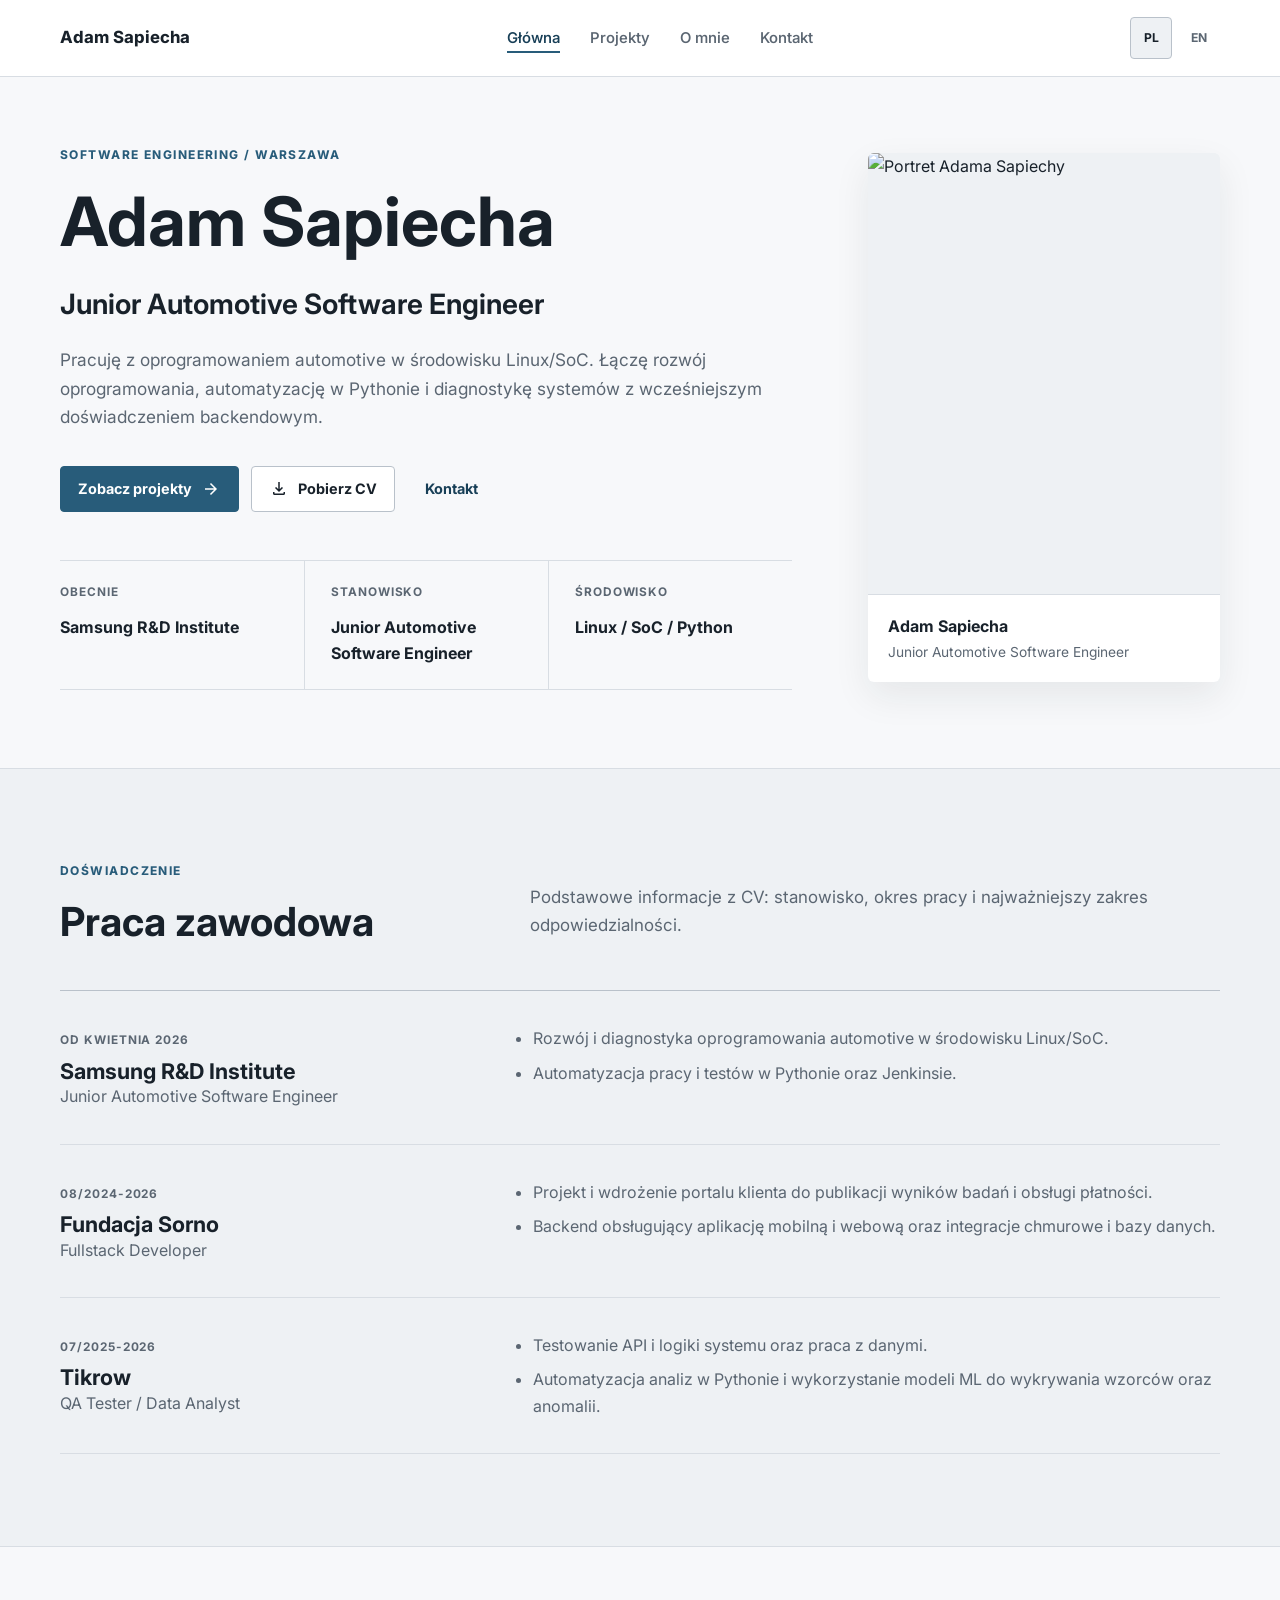
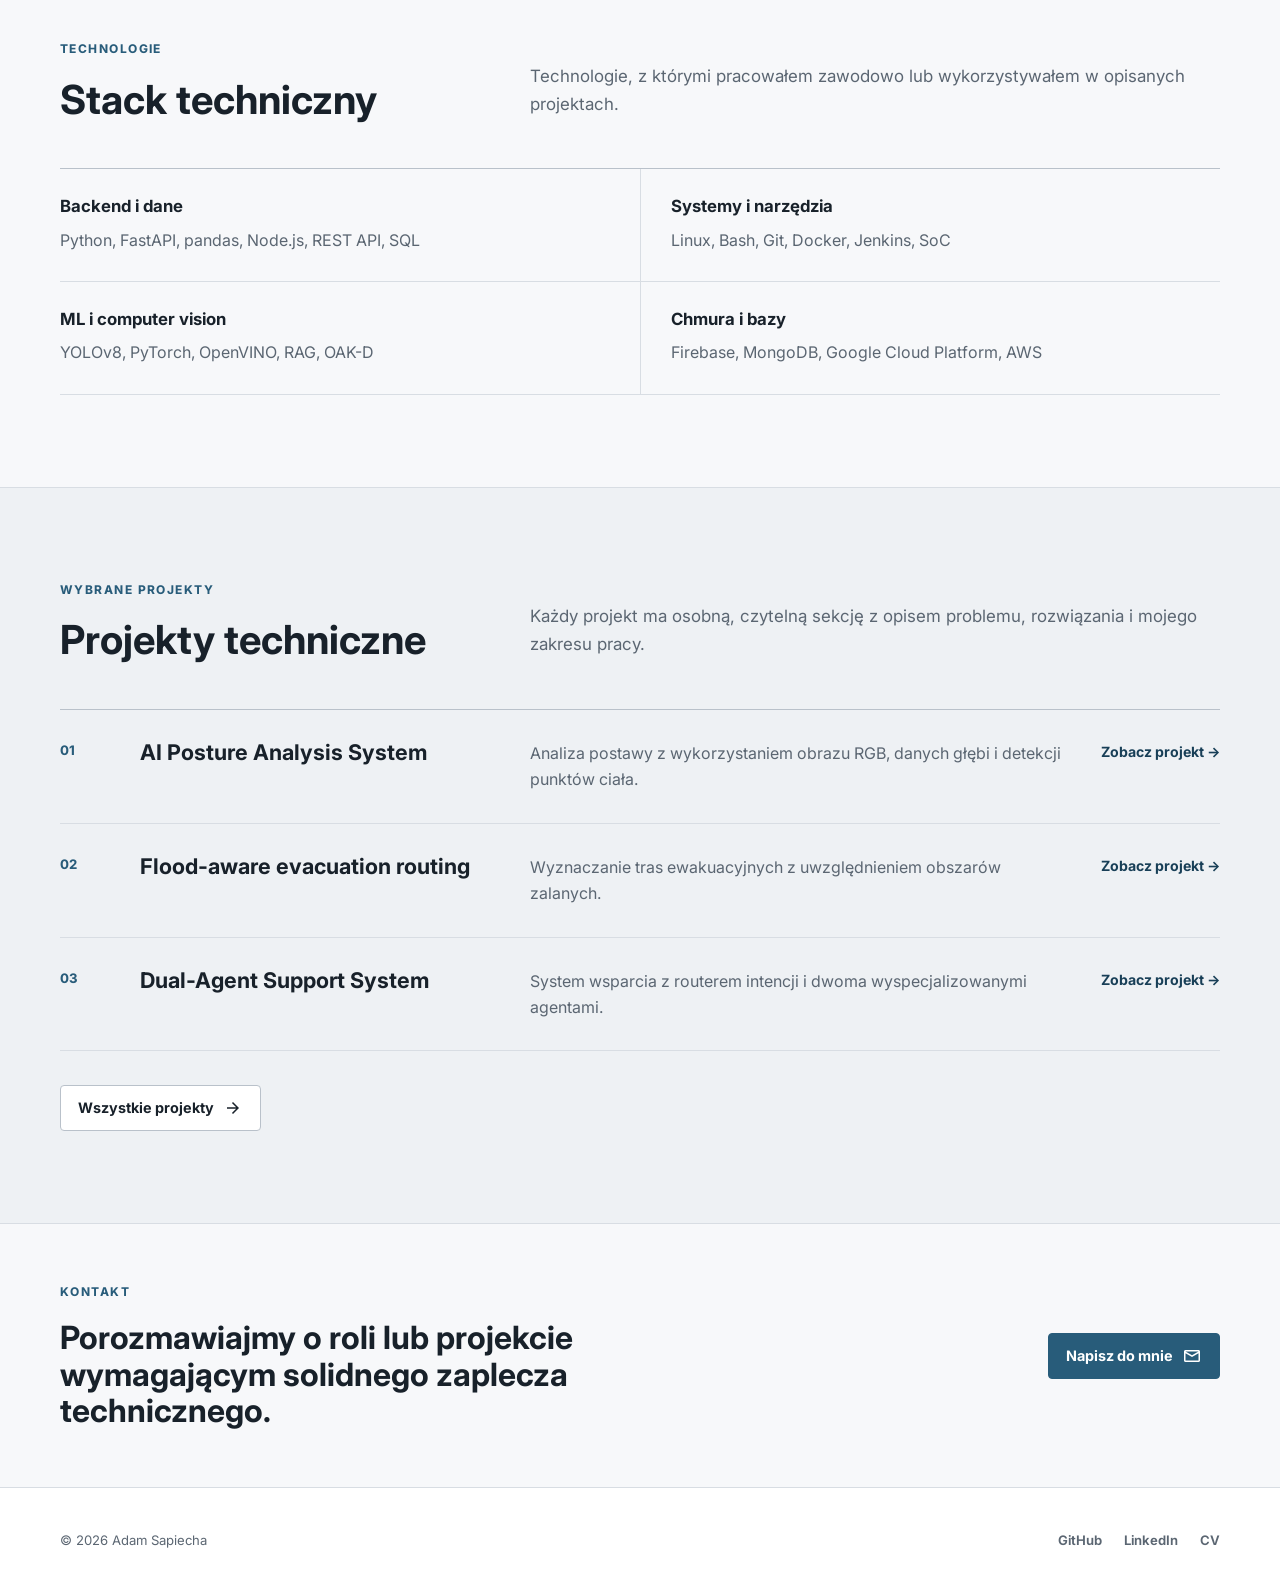
==== index.html @ b2852b00 "Refine plain portfolio content structure" ====
<!DOCTYPE html>
<html lang="pl">
<head>
  <meta charset="utf-8" />
  <meta name="viewport" content="width=device-width, initial-scale=1.0" />
  <title>Adam Sapiecha - Junior Automotive Software Engineer</title>
  <meta name="description" content="Portfolio Adama Sapiechy, Junior Automotive Software Engineera pracującego z Linuxem, SoC, Pythonem i systemami backendowymi." />
  <link rel="canonical" href="https://adam-sapiecha.github.io/Portfolio-AdamSapiecha/" />
  <link rel="icon" href="favicon.svg" type="image/svg+xml" />
  <meta property="og:type" content="profile" />
  <meta property="og:locale" content="pl_PL" />
  <meta property="og:title" content="Adam Sapiecha - Junior Automotive Software Engineer" />
  <meta property="og:description" content="Portfolio Adama Sapiechy: automotive, Linux, SoC, Python i backend." />
  <meta property="og:url" content="https://adam-sapiecha.github.io/Portfolio-AdamSapiecha/" />
  <meta property="og:image" content="https://adam-sapiecha.github.io/Portfolio-AdamSapiecha/assets/Adam%20Sapiecha%20(1).jpg" />
  <meta name="twitter:card" content="summary_large_image" />
  <meta name="twitter:title" content="Adam Sapiecha - Junior Automotive Software Engineer" />
  <meta name="twitter:description" content="Portfolio Adama Sapiechy: automotive, Linux, SoC, Python i backend." />
  <meta name="twitter:image" content="https://adam-sapiecha.github.io/Portfolio-AdamSapiecha/assets/Adam%20Sapiecha%20(1).jpg" />
  <link rel="preconnect" href="https://fonts.googleapis.com" />
  <link rel="preconnect" href="https://fonts.gstatic.com" crossorigin />
  <link href="https://fonts.googleapis.com/css2?family=Inter:wght@400;500;600;700&amp;display=swap" rel="stylesheet" />
  <link href="https://fonts.googleapis.com/css2?family=Material+Symbols+Outlined:wght,FILL@100..700,0..1&amp;display=swap" rel="stylesheet" />
  <link rel="stylesheet" href="style.css" />
  <script type="application/ld+json">
    {
      "@context": "https://schema.org",
      "@type": "Person",
      "name": "Adam Sapiecha",
      "jobTitle": "Junior Automotive Software Engineer",
      "url": "https://adam-sapiecha.github.io/Portfolio-AdamSapiecha/",
      "image": "https://adam-sapiecha.github.io/Portfolio-AdamSapiecha/assets/Adam%20Sapiecha%20(1).jpg",
      "email": "mailto:adam.sapiecha05@gmail.com",
      "telephone": "+48507593289",
      "address": { "@type": "PostalAddress", "addressLocality": "Warszawa", "addressCountry": "PL" },
      "sameAs": ["https://github.com/Adam-Sapiecha", "https://www.linkedin.com/in/adam-sapiecha-686057314/"],
      "knowsAbout": ["Python", "Linux", "Embedded Linux", "SoC", "Jenkins", "FastAPI", "Backend development", "Data analysis"]
    }
  </script>
</head>
<body data-page="home" data-title-pl="Adam Sapiecha - Junior Automotive Software Engineer" data-title-en="Adam Sapiecha - Junior Automotive Software Engineer" data-description-pl="Portfolio Adama Sapiechy, Junior Automotive Software Engineera pracującego z Linuxem, SoC, Pythonem i systemami backendowymi." data-description-en="Portfolio of Adam Sapiecha, a Junior Automotive Software Engineer working with Linux, SoC platforms, Python, and backend systems.">
  <a class="skip-link" href="#main-content" data-pl="Przejdź do treści" data-en="Skip to content">Przejdź do treści</a>

  <header class="site-header">
    <nav class="nav-inner" aria-label="Główna nawigacja" data-aria-label-pl="Główna nawigacja" data-aria-label-en="Main navigation">
      <a class="nav-brand" href="index.html" aria-label="Adam Sapiecha">Adam Sapiecha</a>
      <div class="desktop-nav">
        <a data-nav="home" href="index.html" data-pl="Główna" data-en="Home">Główna</a>
        <a data-nav="projects" href="projects.html" data-pl="Projekty" data-en="Projects">Projekty</a>
        <a data-nav="about" href="about.html" data-pl="O mnie" data-en="About">O mnie</a>
        <a data-nav="contact" href="contact.html" data-pl="Kontakt" data-en="Contact">Kontakt</a>
      </div>
      <div class="nav-actions">
        <button class="lang-btn" data-lang="pl" type="button">PL</button>
        <button class="lang-btn" data-lang="en" type="button">EN</button>
        <button class="menu-toggle material-symbols-outlined" data-menu-toggle type="button" aria-controls="mobile-navigation" aria-expanded="false" aria-label="Otwórz menu" data-label-open-pl="Otwórz menu" data-label-open-en="Open menu" data-label-close-pl="Zamknij menu" data-label-close-en="Close menu">menu</button>
      </div>
    </nav>
    <div id="mobile-navigation" class="mobile-nav-panel hidden" data-mobile-nav>
      <div class="mobile-nav-links">
        <a data-nav="home" href="index.html" data-pl="Główna" data-en="Home">Główna</a>
        <a data-nav="projects" href="projects.html" data-pl="Projekty" data-en="Projects">Projekty</a>
        <a data-nav="about" href="about.html" data-pl="O mnie" data-en="About">O mnie</a>
        <a data-nav="contact" href="contact.html" data-pl="Kontakt" data-en="Contact">Kontakt</a>
      </div>
    </div>
  </header>

  <main id="main-content">
    <div class="page-shell">
      <section class="hero">
        <div class="hero-copy">
          <p class="eyebrow" data-pl="Software engineering / Warszawa" data-en="Software engineering / Warsaw">Software engineering / Warszawa</p>
          <h1>Adam Sapiecha</h1>
          <p class="hero-role">Junior Automotive Software Engineer</p>
          <p class="hero-description" data-pl="Pracuję z oprogramowaniem automotive w środowisku Linux/SoC. Łączę rozwój oprogramowania, automatyzację w Pythonie i diagnostykę systemów z wcześniejszym doświadczeniem backendowym." data-en="I work on automotive software in Linux/SoC environments. I combine software development, Python automation, and system diagnostics with previous backend experience.">Pracuję z oprogramowaniem automotive w środowisku Linux/SoC. Łączę rozwój oprogramowania, automatyzację w Pythonie i diagnostykę systemów z wcześniejszym doświadczeniem backendowym.</p>
          <div class="button-row">
            <a class="button" href="projects.html"><span data-pl="Zobacz projekty" data-en="View projects">Zobacz projekty</span><span class="material-symbols-outlined" aria-hidden="true">arrow_forward</span></a>
            <a class="button button--secondary" href="assets/Adam_Sapiecha_CV.pdf" download="Adam_Sapiecha_CV.pdf" target="_blank" rel="noreferrer"><span class="material-symbols-outlined" aria-hidden="true">download</span><span data-pl="Pobierz CV" data-en="Download CV">Pobierz CV</span></a>
            <a class="button button--text" href="contact.html" data-pl="Kontakt" data-en="Contact">Kontakt</a>
          </div>
          <div class="fact-grid">
            <div class="fact"><p class="fact-label" data-pl="Obecnie" data-en="Current">Obecnie</p><p class="fact-value">Samsung R&amp;D Institute</p></div>
            <div class="fact"><p class="fact-label" data-pl="Stanowisko" data-en="Role">Stanowisko</p><p class="fact-value">Junior Automotive Software Engineer</p></div>
            <div class="fact"><p class="fact-label" data-pl="Środowisko" data-en="Environment">Środowisko</p><p class="fact-value">Linux / SoC / Python</p></div>
          </div>
        </div>
        <figure class="hero-photo">
          <img src="assets/Adam Sapiecha (1).jpg" width="1068" height="1556" loading="eager" fetchpriority="high" decoding="async" alt="Portret Adama Sapiechy" data-alt-pl="Portret Adama Sapiechy" data-alt-en="Portrait of Adam Sapiecha" />
          <figcaption><strong>Adam Sapiecha</strong><span>Junior Automotive Software Engineer</span></figcaption>
        </figure>
      </section>
    </div>

    <section class="section section--muted" aria-labelledby="experience-heading">
      <div class="page-shell">
        <div class="section-header">
          <div><p class="eyebrow" data-pl="Doświadczenie" data-en="Experience">Doświadczenie</p><h2 id="experience-heading" data-pl="Praca zawodowa" data-en="Professional experience">Praca zawodowa</h2></div>
          <p data-pl="Podstawowe informacje z CV: stanowisko, okres pracy i najważniejszy zakres odpowiedzialności." data-en="Core information from my resume: role, employment period, and key responsibilities.">Podstawowe informacje z CV: stanowisko, okres pracy i najważniejszy zakres odpowiedzialności.</p>
        </div>
        <div class="experience-list">
          <article class="experience-item">
            <div><span class="meta" data-pl="od kwietnia 2026" data-en="since April 2026">od kwietnia 2026</span><h3>Samsung R&amp;D Institute</h3><p>Junior Automotive Software Engineer</p></div>
            <div><ul class="role-points"><li data-pl="Rozwój i diagnostyka oprogramowania automotive w środowisku Linux/SoC." data-en="Development and diagnostics of automotive software in Linux/SoC environments.">Rozwój i diagnostyka oprogramowania automotive w środowisku Linux/SoC.</li><li data-pl="Automatyzacja pracy i testów w Pythonie oraz Jenkinsie." data-en="Workflow and test automation with Python and Jenkins.">Automatyzacja pracy i testów w Pythonie oraz Jenkinsie.</li></ul></div>
          </article>
          <article class="experience-item">
            <div><span class="meta">08/2024-2026</span><h3>Fundacja Sorno</h3><p>Fullstack Developer</p></div>
            <div><ul class="role-points"><li data-pl="Projekt i wdrożenie portalu klienta do publikacji wyników badań i obsługi płatności." data-en="Design and delivery of a client portal for publishing medical results and handling payments.">Projekt i wdrożenie portalu klienta do publikacji wyników badań i obsługi płatności.</li><li data-pl="Backend obsługujący aplikację mobilną i webową oraz integracje chmurowe i bazy danych." data-en="Backend supporting the mobile and web applications, cloud integrations, and databases.">Backend obsługujący aplikację mobilną i webową oraz integracje chmurowe i bazy danych.</li></ul></div>
          </article>
          <article class="experience-item">
            <div><span class="meta">07/2025-2026</span><h3>Tikrow</h3><p>QA Tester / Data Analyst</p></div>
            <div><ul class="role-points"><li data-pl="Testowanie API i logiki systemu oraz praca z danymi." data-en="API and system logic testing combined with data work.">Testowanie API i logiki systemu oraz praca z danymi.</li><li data-pl="Automatyzacja analiz w Pythonie i wykorzystanie modeli ML do wykrywania wzorców oraz anomalii." data-en="Python analysis automation and the use of ML models to detect patterns and anomalies.">Automatyzacja analiz w Pythonie i wykorzystanie modeli ML do wykrywania wzorców oraz anomalii.</li></ul></div>
          </article>
        </div>
      </div>
    </section>

    <section class="section" aria-labelledby="stack-heading">
      <div class="page-shell">
        <div class="section-header">
          <div><p class="eyebrow" data-pl="Technologie" data-en="Technologies">Technologie</p><h2 id="stack-heading" data-pl="Stack techniczny" data-en="Technical stack">Stack techniczny</h2></div>
          <p data-pl="Technologie, z którymi pracowałem zawodowo lub wykorzystywałem w opisanych projektach." data-en="Technologies I have used professionally or in the projects presented here.">Technologie, z którymi pracowałem zawodowo lub wykorzystywałem w opisanych projektach.</p>
        </div>
        <div class="stack-grid">
          <section class="stack-group"><h3 data-pl="Backend i dane" data-en="Backend and data">Backend i dane</h3><p>Python, FastAPI, pandas, Node.js, REST API, SQL</p></section>
          <section class="stack-group"><h3 data-pl="Systemy i narzędzia" data-en="Systems and tools">Systemy i narzędzia</h3><p>Linux, Bash, Git, Docker, Jenkins, SoC</p></section>
          <section class="stack-group"><h3 data-pl="ML i computer vision" data-en="ML and computer vision">ML i computer vision</h3><p>YOLOv8, PyTorch, OpenVINO, RAG, OAK-D</p></section>
          <section class="stack-group"><h3 data-pl="Chmura i bazy" data-en="Cloud and databases">Chmura i bazy</h3><p>Firebase, MongoDB, Google Cloud Platform, AWS</p></section>
        </div>
      </div>
    </section>

    <section class="section section--muted" aria-labelledby="projects-heading">
      <div class="page-shell">
        <div class="section-header">
          <div><p class="eyebrow" data-pl="Wybrane projekty" data-en="Selected projects">Wybrane projekty</p><h2 id="projects-heading" data-pl="Projekty techniczne" data-en="Technical projects">Projekty techniczne</h2></div>
          <p data-pl="Każdy projekt ma osobną, czytelną sekcję z opisem problemu, rozwiązania i mojego zakresu pracy." data-en="Each project has a dedicated section describing the problem, solution, and my scope of work.">Każdy projekt ma osobną, czytelną sekcję z opisem problemu, rozwiązania i mojego zakresu pracy.</p>
        </div>
        <div class="project-list">
          <a class="project-row" href="projects.html#backscan"><span class="project-number">01</span><h3>AI Posture Analysis System</h3><p data-pl="Analiza postawy z wykorzystaniem obrazu RGB, danych głębi i detekcji punktów ciała." data-en="Posture analysis using RGB imagery, depth data, and body keypoint detection.">Analiza postawy z wykorzystaniem obrazu RGB, danych głębi i detekcji punktów ciała.</p><span class="project-link-label" data-pl="Zobacz projekt →" data-en="View project →">Zobacz projekt →</span></a>
          <a class="project-row" href="projects.html#flood-routing"><span class="project-number">02</span><h3>Flood-aware evacuation routing</h3><p data-pl="Wyznaczanie tras ewakuacyjnych z uwzględnieniem obszarów zalanych." data-en="Evacuation route planning that accounts for flooded areas.">Wyznaczanie tras ewakuacyjnych z uwzględnieniem obszarów zalanych.</p><span class="project-link-label" data-pl="Zobacz projekt →" data-en="View project →">Zobacz projekt →</span></a>
          <a class="project-row" href="projects.html#dual-agent"><span class="project-number">03</span><h3>Dual-Agent Support System</h3><p data-pl="System wsparcia z routerem intencji i dwoma wyspecjalizowanymi agentami." data-en="A support system with an intent router and two specialized agents.">System wsparcia z routerem intencji i dwoma wyspecjalizowanymi agentami.</p><span class="project-link-label" data-pl="Zobacz projekt →" data-en="View project →">Zobacz projekt →</span></a>
        </div>
        <div class="button-row"><a class="button button--secondary" href="projects.html"><span data-pl="Wszystkie projekty" data-en="All projects">Wszystkie projekty</span><span class="material-symbols-outlined" aria-hidden="true">arrow_forward</span></a></div>
      </div>
    </section>

    <section>
      <div class="page-shell cta-row">
        <div><p class="eyebrow" data-pl="Kontakt" data-en="Contact">Kontakt</p><h2 data-pl="Porozmawiajmy o roli lub projekcie wymagającym solidnego zaplecza technicznego." data-en="Let's discuss a role or project that requires solid technical foundations.">Porozmawiajmy o roli lub projekcie wymagającym solidnego zaplecza technicznego.</h2></div>
        <a class="button" href="contact.html"><span data-pl="Napisz do mnie" data-en="Contact me">Napisz do mnie</span><span class="material-symbols-outlined" aria-hidden="true">mail</span></a>
      </div>
    </section>
  </main>

  <footer class="site-footer">
    <div class="page-shell footer-inner">
      <p>© 2026 Adam Sapiecha</p>
      <div class="footer-links"><a href="https://github.com/Adam-Sapiecha" target="_blank" rel="noreferrer">GitHub</a><a href="https://www.linkedin.com/in/adam-sapiecha-686057314/" target="_blank" rel="noreferrer">LinkedIn</a><a href="assets/Adam_Sapiecha_CV.pdf" download="Adam_Sapiecha_CV.pdf" target="_blank" rel="noreferrer">CV</a></div>
    </div>
  </footer>

  <script src="script.js"></script>
</body>
</html>
---- style.css ----
:root {
  --background: #f7f8fa;
  --surface: #ffffff;
  --surface-muted: #eef1f4;
  --text: #18212a;
  --muted: #5b6672;
  --line: #d8dde3;
  --line-strong: #b9c1ca;
  --accent: #285c7a;
  --accent-dark: #183f57;
  --accent-soft: #e5eef3;
  --max-width: 1160px;
  --reading-width: 720px;
  --radius: 6px;
  --shadow: 0 14px 36px rgba(24, 33, 42, 0.08);
}

* {
  box-sizing: border-box;
}

html {
  scroll-behavior: smooth;
  scroll-padding-top: 92px;
}

body {
  margin: 0;
  background: var(--background);
  color: var(--text);
  font-family: "Inter", Arial, sans-serif;
  font-size: 16px;
  line-height: 1.65;
  -webkit-font-smoothing: antialiased;
}

body.menu-open {
  overflow: hidden;
}

button,
a {
  font: inherit;
}

a {
  color: inherit;
}

button {
  color: inherit;
}

img {
  display: block;
  max-width: 100%;
}

h1,
h2,
h3,
p,
figure,
ul {
  margin-top: 0;
}

figure {
  margin-right: 0;
  margin-bottom: 0;
  margin-left: 0;
}

h1,
h2,
h3 {
  margin-bottom: 0;
  font-weight: 700;
  line-height: 1.14;
  letter-spacing: 0;
}

h1 {
  font-size: 4.25rem;
}

h2 {
  font-size: 2.5rem;
}

h3 {
  font-size: 1.35rem;
}

p:last-child {
  margin-bottom: 0;
}

::selection {
  background: #c9dce7;
  color: var(--text);
}

:focus-visible {
  outline: 3px solid rgba(40, 92, 122, 0.32);
  outline-offset: 3px;
}

.hidden {
  display: none !important;
}

.skip-link {
  position: fixed;
  top: 12px;
  left: 12px;
  z-index: 100;
  transform: translateY(-180%);
  border-radius: var(--radius);
  background: var(--text);
  color: #fff;
  padding: 10px 14px;
  text-decoration: none;
}

.skip-link:focus {
  transform: translateY(0);
}

.site-header {
  position: sticky;
  top: 0;
  z-index: 50;
  border-bottom: 1px solid var(--line);
  background: rgba(255, 255, 255, 0.96);
}

.nav-inner {
  display: flex;
  align-items: center;
  justify-content: space-between;
  width: min(calc(100% - 48px), var(--max-width));
  min-height: 76px;
  margin: 0 auto;
}

.nav-brand {
  color: var(--text);
  font-size: 1.05rem;
  font-weight: 750;
  text-decoration: none;
}

.desktop-nav {
  display: flex;
  align-items: center;
  gap: 30px;
}

.desktop-nav a,
[data-mobile-nav] a {
  color: var(--muted);
  font-size: 0.93rem;
  font-weight: 550;
  text-decoration: none;
}

.desktop-nav a:hover,
[data-mobile-nav] a:hover,
.desktop-nav a.is-active,
[data-mobile-nav] a.is-active {
  color: var(--accent-dark);
}

.desktop-nav a.is-active {
  text-decoration: underline;
  text-decoration-color: var(--accent);
  text-decoration-thickness: 2px;
  text-underline-offset: 8px;
}

.nav-actions {
  display: flex;
  align-items: center;
  gap: 6px;
}

.lang-btn,
.menu-toggle {
  min-width: 42px;
  min-height: 42px;
  border: 1px solid transparent;
  border-radius: 4px;
  background: transparent;
  cursor: pointer;
}

.lang-btn {
  color: var(--muted);
  font-size: 0.76rem;
  font-weight: 700;
}

.lang-btn:hover,
.lang-btn.is-selected {
  border-color: var(--line-strong);
  background: var(--surface-muted);
  color: var(--text);
}

.menu-toggle {
  display: none;
  align-items: center;
  justify-content: center;
  color: var(--text);
}

.mobile-nav-panel {
  position: fixed;
  top: 72px;
  left: 12px;
  right: 12px;
  z-index: 60;
  border: 1px solid var(--line);
  border-radius: var(--radius);
  background: var(--surface);
  box-shadow: var(--shadow);
  opacity: 0;
  transform: translateY(-8px);
  transition: opacity 160ms ease, transform 160ms ease;
}

.mobile-nav-panel.is-open {
  opacity: 1;
  transform: translateY(0);
}

.mobile-nav-links {
  display: grid;
  padding: 10px;
}

.mobile-nav-links a {
  min-height: 48px;
  padding: 11px 12px;
  border-bottom: 1px solid var(--line);
}

.mobile-nav-links a:last-child {
  border-bottom: 0;
}

.page-shell {
  width: min(calc(100% - 48px), var(--max-width));
  margin: 0 auto;
}

.section {
  padding: 92px 0;
}

.section--muted {
  border-top: 1px solid var(--line);
  border-bottom: 1px solid var(--line);
  background: var(--surface-muted);
}

.section--compact {
  padding: 68px 0;
}

.eyebrow {
  margin-bottom: 18px;
  color: var(--accent);
  font-size: 0.75rem;
  font-weight: 750;
  letter-spacing: 0.12em;
  text-transform: uppercase;
}

.lead {
  max-width: var(--reading-width);
  margin: 26px 0 0;
  color: var(--muted);
  font-size: 1.2rem;
  line-height: 1.65;
}

.hero {
  display: grid;
  grid-template-columns: minmax(0, 1.35fr) minmax(280px, 0.65fr);
  gap: 76px;
  align-items: center;
  min-height: 650px;
  padding: 68px 0 78px;
}

.hero-copy {
  min-width: 0;
}

.hero-role {
  max-width: 780px;
  margin: 26px 0 0;
  font-size: 1.75rem;
  font-weight: 650;
  line-height: 1.35;
}

.hero-description {
  max-width: 720px;
  margin: 22px 0 0;
  color: var(--muted);
  font-size: 1.08rem;
}

.hero-photo {
  border-radius: var(--radius);
  overflow: hidden;
  background: var(--surface-muted);
  box-shadow: var(--shadow);
}

.hero-photo img {
  width: 100%;
  height: auto;
  aspect-ratio: 4 / 5;
  object-fit: cover;
  object-position: center 28%;
}

.hero-photo figcaption {
  border-top: 1px solid var(--line);
  background: var(--surface);
  padding: 18px 20px;
  color: var(--muted);
  font-size: 0.86rem;
}

.hero-photo strong {
  display: block;
  margin-bottom: 2px;
  color: var(--text);
  font-size: 1rem;
}

.button-row {
  display: flex;
  flex-wrap: wrap;
  gap: 12px;
  margin-top: 34px;
}

.button {
  display: inline-flex;
  align-items: center;
  justify-content: center;
  gap: 9px;
  min-height: 46px;
  border: 1px solid var(--accent);
  border-radius: 4px;
  padding: 10px 17px;
  background: var(--accent);
  color: #fff;
  font-size: 0.9rem;
  font-weight: 700;
  text-decoration: none;
  transition: background-color 150ms ease, border-color 150ms ease;
}

.button:hover {
  border-color: var(--accent-dark);
  background: var(--accent-dark);
}

.button--secondary {
  border-color: var(--line-strong);
  background: var(--surface);
  color: var(--text);
}

.button--secondary:hover {
  border-color: var(--accent);
  background: var(--accent-soft);
}

.button--text {
  border-color: transparent;
  background: transparent;
  color: var(--accent-dark);
}

.button--text:hover {
  border-color: var(--line);
  background: var(--surface-muted);
}

.material-symbols-outlined {
  font-size: 20px;
  font-variation-settings: "FILL" 0, "wght" 400, "GRAD" 0, "opsz" 20;
}

.fact-grid {
  display: grid;
  grid-template-columns: repeat(3, minmax(0, 1fr));
  margin-top: 48px;
  border-top: 1px solid var(--line);
  border-bottom: 1px solid var(--line);
}

.fact {
  padding: 22px 26px;
  border-left: 1px solid var(--line);
}

.fact:first-child {
  padding-left: 0;
  border-left: 0;
}

.fact-label,
.contact-label,
.project-kicker,
.meta {
  color: var(--muted);
  font-size: 0.74rem;
  font-weight: 700;
  letter-spacing: 0.08em;
  text-transform: uppercase;
}

.fact-value {
  margin: 7px 0 0;
  font-weight: 700;
}

.section-header {
  display: grid;
  grid-template-columns: minmax(0, 0.75fr) minmax(0, 1.25fr);
  gap: 56px;
  align-items: end;
  margin-bottom: 46px;
}

.section-header p:last-child {
  max-width: 680px;
  margin-bottom: 4px;
  color: var(--muted);
  font-size: 1.06rem;
}

.experience-list,
.project-list,
.contact-list,
.profile-links,
.project-directory {
  border-top: 1px solid var(--line-strong);
}

.project-directory {
  margin-top: 30px;
}

.experience-item {
  display: grid;
  grid-template-columns: minmax(250px, 0.72fr) minmax(0, 1.28fr);
  gap: 56px;
  padding: 34px 0;
  border-bottom: 1px solid var(--line);
}

.experience-item h3 {
  margin-top: 7px;
}

.experience-item p {
  margin-bottom: 0;
  color: var(--muted);
}

.experience-item .tags {
  margin-top: 18px;
}

.role-points {
  margin: 0;
  padding-left: 20px;
  color: var(--muted);
}

.role-points li + li {
  margin-top: 8px;
}

.stack-grid {
  display: grid;
  grid-template-columns: repeat(2, minmax(0, 1fr));
  border-top: 1px solid var(--line-strong);
}

.stack-group {
  padding: 28px 30px 28px 0;
  border-bottom: 1px solid var(--line);
}

.stack-group:nth-child(even) {
  padding-right: 0;
  padding-left: 30px;
  border-left: 1px solid var(--line);
}

.stack-group h3 {
  margin-bottom: 10px;
  font-size: 1.05rem;
}

.stack-group p {
  margin-bottom: 0;
  color: var(--muted);
}

.project-row {
  display: grid;
  grid-template-columns: 50px minmax(220px, 0.8fr) minmax(0, 1.2fr) auto;
  gap: 30px;
  align-items: start;
  padding: 30px 0;
  border-bottom: 1px solid var(--line);
  text-decoration: none;
}

.project-row:hover h3 {
  color: var(--accent-dark);
  text-decoration: underline;
  text-decoration-thickness: 1px;
  text-underline-offset: 4px;
}

.project-number {
  color: var(--accent);
  font-size: 0.82rem;
  font-weight: 750;
}

.project-row p {
  margin-bottom: 0;
  color: var(--muted);
}

.project-link-label {
  color: var(--accent-dark);
  font-size: 0.88rem;
  font-weight: 700;
  white-space: nowrap;
}

.tags {
  display: flex;
  flex-wrap: wrap;
  gap: 7px;
}

.tag {
  display: inline-flex;
  align-items: center;
  min-height: 28px;
  border: 1px solid var(--line);
  border-radius: 3px;
  padding: 3px 8px;
  background: var(--surface);
  color: var(--muted);
  font-size: 0.75rem;
  font-weight: 600;
}

.text-link {
  display: inline-flex;
  align-items: center;
  gap: 7px;
  color: var(--accent-dark);
  font-weight: 700;
  text-decoration: underline;
  text-decoration-thickness: 1px;
  text-underline-offset: 4px;
}

.page-intro {
  max-width: 900px;
  padding: 88px 0 68px;
}

.page-intro .lead {
  max-width: 760px;
}

.project-directory-link {
  display: grid;
  grid-template-columns: 50px minmax(0, 1fr) auto;
  gap: 24px;
  align-items: center;
  padding: 24px 0;
  border-bottom: 1px solid var(--line);
  text-decoration: none;
}

.project-directory-link:hover strong {
  color: var(--accent-dark);
}

.project-directory-link strong {
  font-size: 1.15rem;
}

.project-directory-link span:last-child {
  color: var(--accent-dark);
  font-size: 0.88rem;
  font-weight: 700;
}

.project-detail {
  padding: 86px 0;
  border-bottom: 1px solid var(--line-strong);
}

.project-detail:last-child {
  border-bottom: 0;
}

.project-detail-header {
  display: grid;
  grid-template-columns: minmax(0, 0.8fr) minmax(0, 1.2fr);
  gap: 68px;
  align-items: start;
}

.project-detail-header h2 {
  margin-top: 12px;
}

.project-summary {
  margin-bottom: 0;
  color: var(--muted);
  font-size: 1.15rem;
}

.project-facts {
  display: grid;
  grid-template-columns: repeat(3, minmax(0, 1fr));
  margin-top: 48px;
  border-top: 1px solid var(--line);
  border-bottom: 1px solid var(--line);
}

.project-fact {
  padding: 26px 28px;
  border-left: 1px solid var(--line);
}

.project-fact:first-child {
  padding-left: 0;
  border-left: 0;
}

.project-fact h3 {
  margin-bottom: 12px;
  font-size: 0.95rem;
}

.project-fact p {
  margin-bottom: 0;
  color: var(--muted);
  font-size: 0.94rem;
}

.project-actions {
  display: flex;
  flex-wrap: wrap;
  gap: 20px;
  align-items: center;
  margin-top: 28px;
}

.project-note {
  margin: 0;
  color: var(--muted);
  font-size: 0.9rem;
}

.about-intro {
  display: grid;
  grid-template-columns: minmax(0, 0.9fr) minmax(0, 1.1fr);
  gap: 72px;
  align-items: end;
}

.about-intro .lead {
  margin-top: 0;
}

.photo-grid {
  display: grid;
  grid-template-columns: minmax(0, 1.35fr) minmax(260px, 0.65fr);
  gap: 16px;
  margin-top: 52px;
}

.photo-grid figure {
  position: relative;
  margin-bottom: 0;
  border-radius: var(--radius);
  overflow: hidden;
  background: var(--surface);
}

.photo-grid img {
  width: 100%;
  height: 100%;
  object-fit: cover;
}

.photo-main {
  min-height: 540px;
}

.photo-stack {
  display: grid;
  gap: 16px;
}

.photo-stack figure {
  min-height: 262px;
}

.photo-grid figcaption {
  position: absolute;
  right: 0;
  bottom: 0;
  left: 0;
  padding: 14px 16px;
  background: rgba(24, 33, 42, 0.84);
  color: #fff;
  font-size: 0.82rem;
  font-weight: 650;
}

.activity-list {
  display: grid;
  grid-template-columns: repeat(2, minmax(0, 1fr));
  border-top: 1px solid var(--line-strong);
}

.activity-item {
  display: grid;
  grid-template-columns: 42px minmax(0, 1fr);
  gap: 18px;
  padding: 28px 28px 28px 0;
  border-bottom: 1px solid var(--line);
}

.activity-item:nth-child(even) {
  padding-right: 0;
  padding-left: 28px;
  border-left: 1px solid var(--line);
}

.activity-icon {
  display: flex;
  align-items: center;
  justify-content: center;
  width: 40px;
  height: 40px;
  border-radius: 4px;
  background: var(--accent-soft);
  color: var(--accent-dark);
}

.activity-item p {
  margin: 7px 0 0;
  color: var(--muted);
}

.contact-layout {
  display: grid;
  grid-template-columns: minmax(0, 1.15fr) minmax(280px, 0.85fr);
  gap: 78px;
  align-items: start;
}

.contact-layout > * {
  min-width: 0;
}

.contact-list {
  margin-top: 42px;
}

.contact-item {
  display: grid;
  grid-template-columns: 40px minmax(0, 1fr);
  gap: 16px;
  padding: 22px 0;
  border-bottom: 1px solid var(--line);
  text-decoration: none;
}

.contact-item .material-symbols-outlined {
  color: var(--accent);
}

.contact-value {
  display: block;
  margin-top: 5px;
  overflow-wrap: anywhere;
  color: var(--text);
  font-size: 1.04rem;
  font-weight: 650;
}

a.contact-item:hover .contact-value {
  color: var(--accent-dark);
  text-decoration: underline;
  text-underline-offset: 4px;
}

.contact-aside {
  border-left: 3px solid var(--accent);
  padding-left: 28px;
}

.contact-aside h2 {
  font-size: 1.65rem;
}

.contact-aside ul {
  margin: 24px 0 0;
  padding-left: 20px;
  color: var(--muted);
}

.contact-aside li + li {
  margin-top: 10px;
}

.profile-links a {
  display: flex;
  align-items: center;
  justify-content: space-between;
  gap: 20px;
  padding: 23px 0;
  border-bottom: 1px solid var(--line);
  font-weight: 700;
  text-decoration: none;
}

.profile-links a:hover {
  color: var(--accent-dark);
}

.cta-row {
  display: flex;
  align-items: center;
  justify-content: space-between;
  gap: 48px;
  padding: 58px 0;
}

.cta-row h2 {
  max-width: 720px;
  font-size: 2rem;
}

.site-footer {
  border-top: 1px solid var(--line);
  background: var(--surface);
}

.footer-inner {
  display: flex;
  align-items: center;
  justify-content: space-between;
  gap: 24px;
  min-height: 104px;
}

.footer-inner p {
  margin-bottom: 0;
  color: var(--muted);
  font-size: 0.82rem;
}

.footer-links {
  display: flex;
  flex-wrap: wrap;
  gap: 22px;
}

.footer-links a {
  color: var(--muted);
  font-size: 0.82rem;
  font-weight: 650;
  text-decoration: none;
}

.footer-links a:hover {
  color: var(--accent-dark);
}

@media (max-width: 980px) {
  h1 {
    font-size: 3.45rem;
  }

  h2 {
    font-size: 2.15rem;
  }

  .hero {
    grid-template-columns: minmax(0, 1fr) 300px;
    gap: 48px;
    min-height: 580px;
  }

  .section-header,
  .project-detail-header,
  .about-intro {
    grid-template-columns: 1fr;
    gap: 24px;
  }

  .project-row {
    grid-template-columns: 42px minmax(220px, 0.85fr) minmax(0, 1.15fr);
  }

  .project-link-label {
    grid-column: 2 / -1;
  }
}

@media (max-width: 820px) {
  .nav-inner {
    min-height: 72px;
  }

  .desktop-nav {
    display: none;
  }

  .menu-toggle {
    display: inline-flex;
  }

  .section {
    padding: 72px 0;
  }

  .hero {
    grid-template-columns: 1fr;
    min-height: auto;
    padding: 62px 0 70px;
  }

  .hero-photo {
    max-width: 420px;
  }

  .experience-item,
  .contact-layout {
    grid-template-columns: 1fr;
    gap: 28px;
  }

  .project-facts {
    grid-template-columns: 1fr;
  }

  .project-fact,
  .project-fact:first-child {
    padding: 22px 0;
    border-left: 0;
    border-bottom: 1px solid var(--line);
  }

  .project-fact:last-child {
    border-bottom: 0;
  }

  .photo-grid {
    grid-template-columns: 1fr;
  }

  .photo-main {
    min-height: 460px;
  }

  .photo-stack {
    grid-template-columns: repeat(2, minmax(0, 1fr));
  }

  .contact-aside {
    margin-top: 12px;
  }
}

@media (max-width: 620px) {
  body {
    font-size: 15px;
  }

  h1 {
    font-size: 2.45rem;
  }

  h2 {
    font-size: 1.85rem;
  }

  h3 {
    font-size: 1.2rem;
  }

  .page-shell,
  .nav-inner {
    width: min(calc(100% - 32px), var(--max-width));
  }

  .nav-brand {
    font-size: 0.96rem;
  }

  .nav-actions {
    gap: 2px;
  }

  .lang-btn,
  .menu-toggle {
    min-width: 40px;
    min-height: 40px;
  }

  .section,
  .section--compact {
    padding: 58px 0;
  }

  .page-intro {
    padding: 62px 0 48px;
  }

  .eyebrow {
    margin-bottom: 14px;
  }

  .lead,
  .project-summary {
    font-size: 1.04rem;
  }

  .hero {
    gap: 42px;
    padding: 52px 0 58px;
  }

  .hero-role {
    margin-top: 20px;
    font-size: 1.38rem;
  }

  .hero-description {
    font-size: 1rem;
  }

  .button-row,
  .button {
    width: 100%;
  }

  .hero-photo {
    width: 100%;
    max-width: none;
  }

  .hero-photo img {
    aspect-ratio: 4 / 4.6;
  }

  .fact-grid {
    grid-template-columns: 1fr;
  }

  .fact,
  .fact:first-child {
    padding: 18px 0;
    border-left: 0;
    border-bottom: 1px solid var(--line);
  }

  .fact:last-child {
    border-bottom: 0;
  }

  .section-header {
    margin-bottom: 32px;
  }

  .section-header p:last-child {
    font-size: 0.98rem;
  }

  .experience-item {
    padding: 28px 0;
  }

  .project-row {
    grid-template-columns: 34px minmax(0, 1fr);
    gap: 14px;
    padding: 26px 0;
  }

  .project-row > p,
  .project-link-label {
    grid-column: 2;
  }

  .project-directory-link {
    grid-template-columns: 34px minmax(0, 1fr);
    gap: 14px;
  }

  .project-directory-link span:last-child {
    grid-column: 2;
  }

  .project-detail {
    padding: 62px 0;
  }

  .project-facts {
    margin-top: 34px;
  }

  .activity-list {
    grid-template-columns: 1fr;
  }

  .stack-grid {
    grid-template-columns: 1fr;
  }

  .stack-group,
  .stack-group:nth-child(even) {
    padding: 24px 0;
    border-left: 0;
  }

  .activity-item,
  .activity-item:nth-child(even) {
    padding: 24px 0;
    border-left: 0;
  }

  .photo-main {
    min-height: 390px;
  }

  .photo-stack {
    grid-template-columns: 1fr;
  }

  .photo-stack figure {
    min-height: 300px;
  }

  .cta-row,
  .footer-inner {
    align-items: flex-start;
    flex-direction: column;
  }

  .cta-row {
    gap: 28px;
    padding: 46px 0;
  }

  .cta-row .button {
    width: 100%;
  }

  .footer-inner {
    justify-content: center;
    min-height: 134px;
    padding: 28px 0;
  }
}

@media (max-width: 360px) {
  .contact-title {
    font-size: 2.2rem;
  }
}

@media (prefers-reduced-motion: reduce) {
  html {
    scroll-behavior: auto;
  }

  *,
  *::before,
  *::after {
    scroll-behavior: auto !important;
    transition-duration: 0.01ms !important;
  }
}
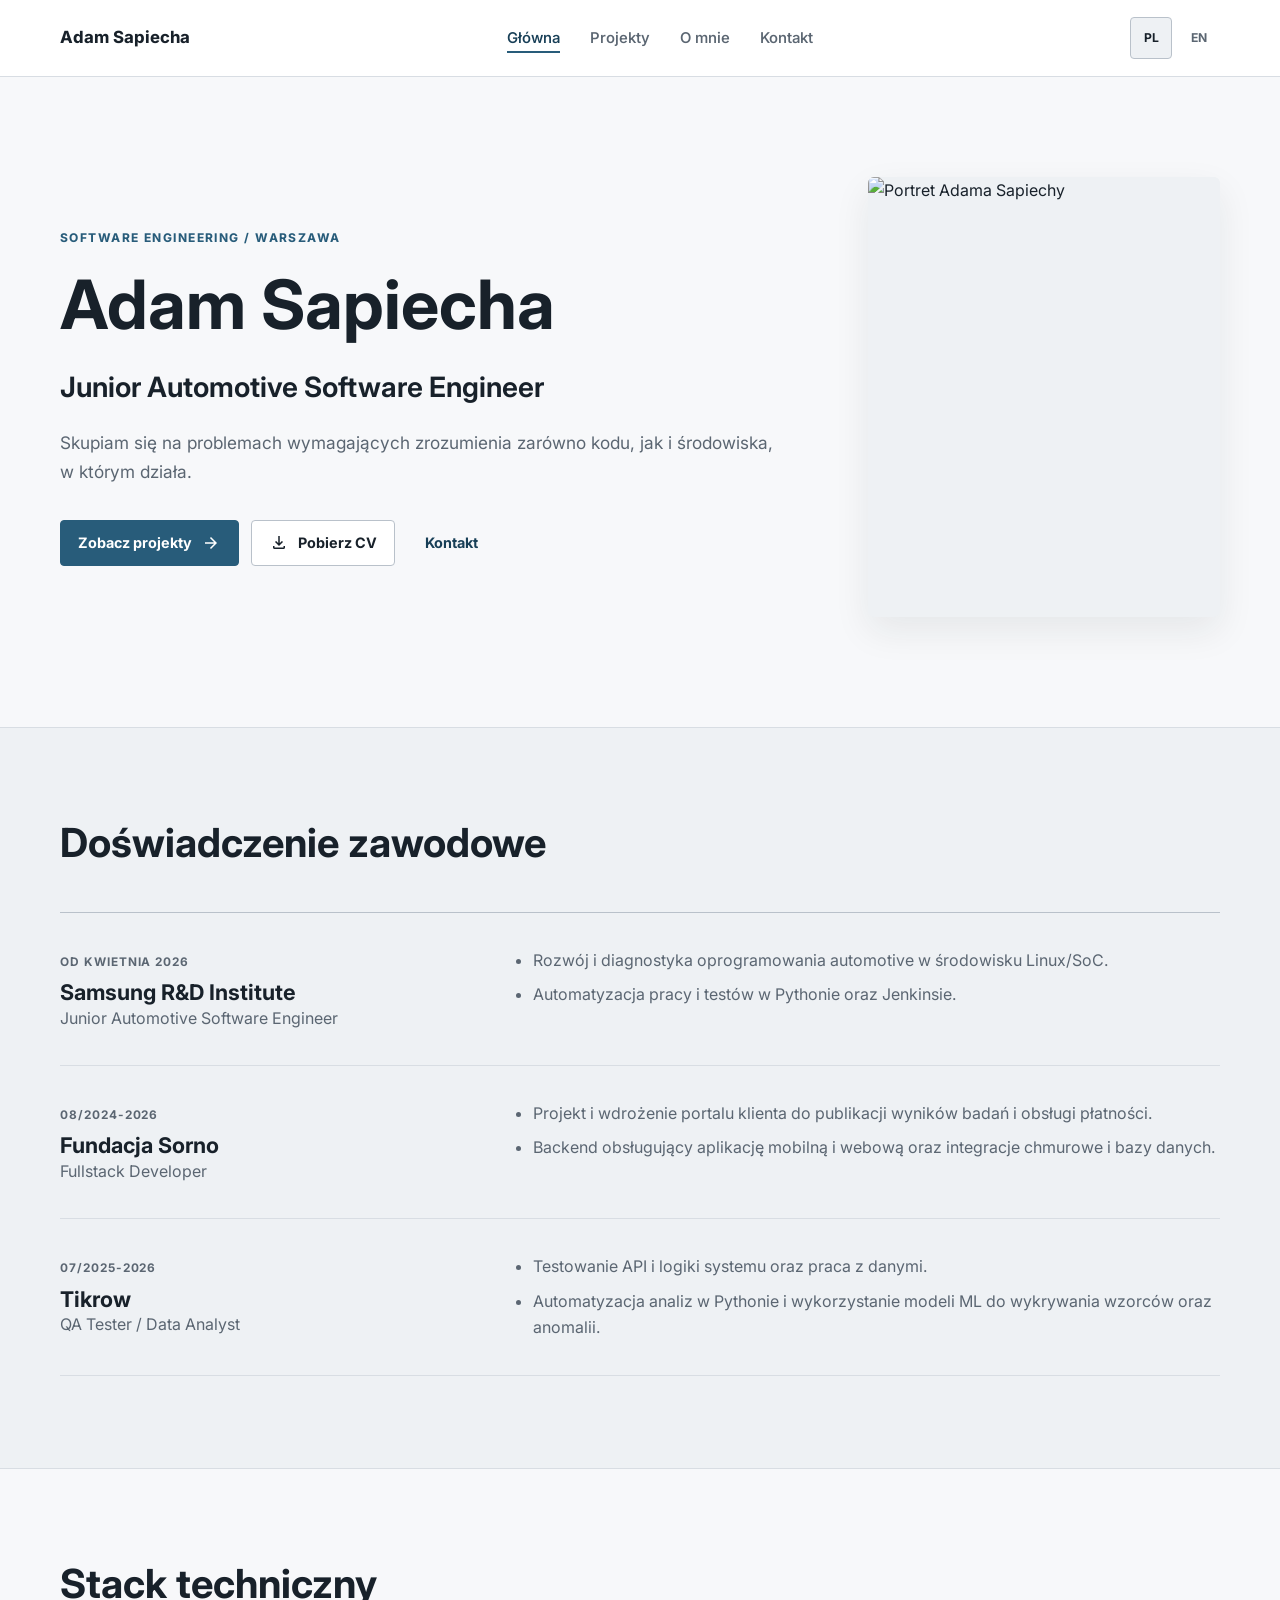
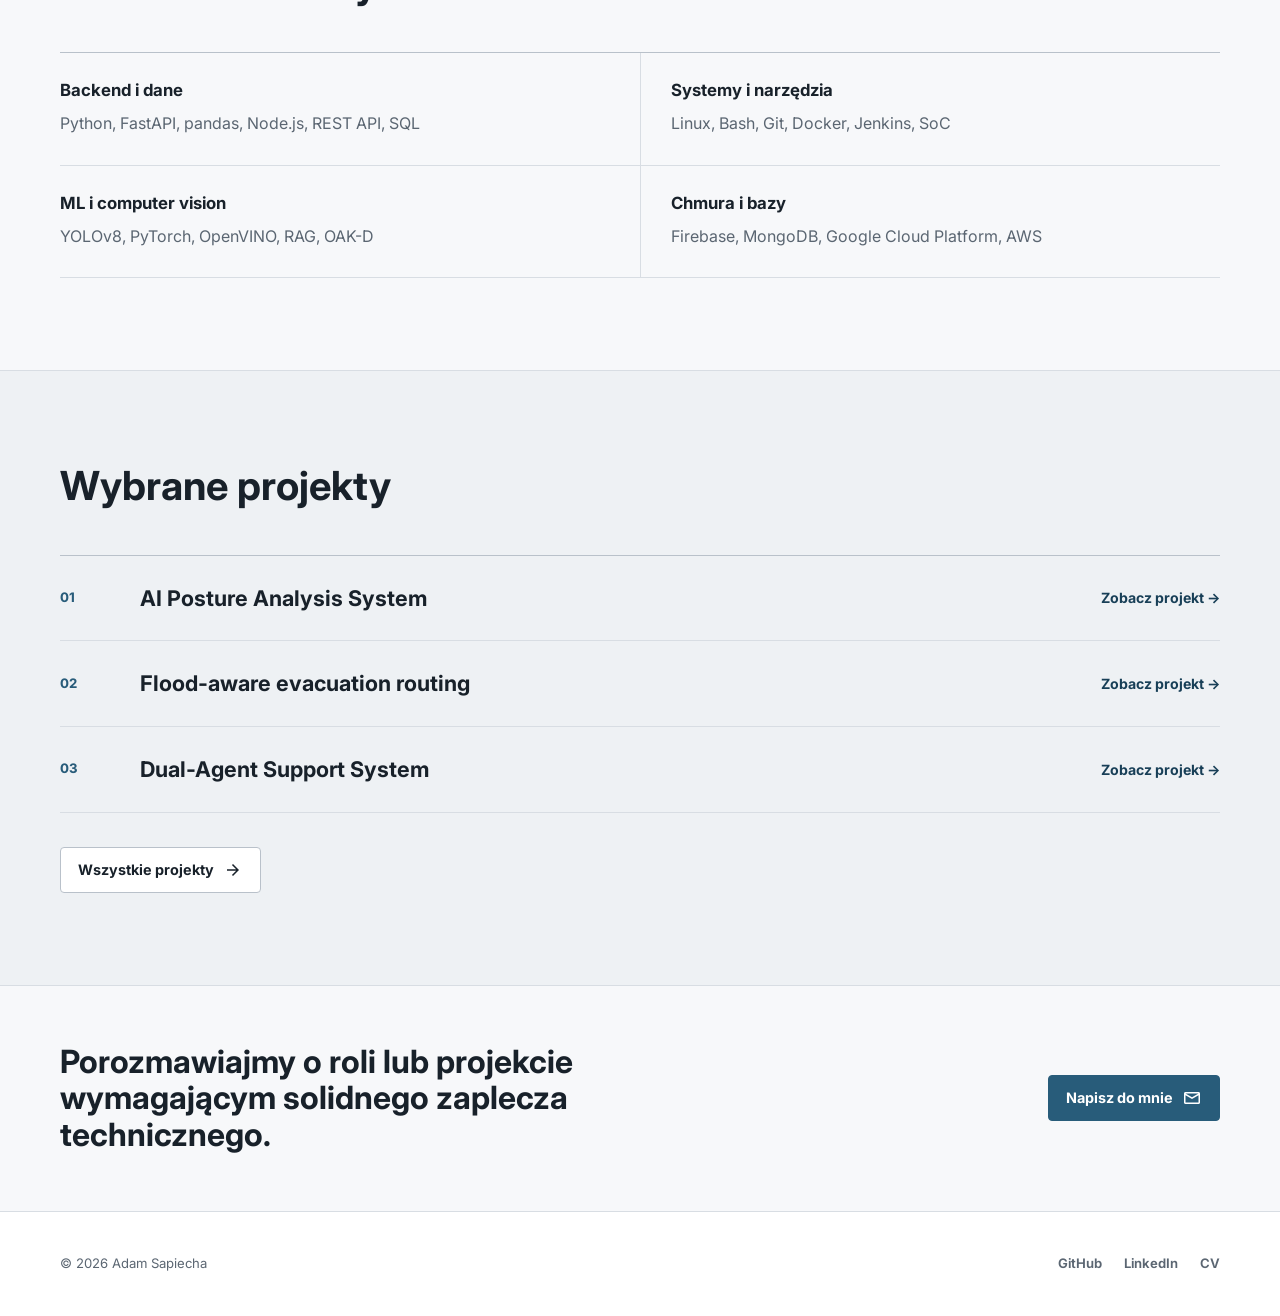
==== commit 536d7f4f: "Remove repeated portfolio content" ====
--- a/index.html
+++ b/index.html
@@ -73,30 +73,23 @@
           <p class="eyebrow" data-pl="Software engineering / Warszawa" data-en="Software engineering / Warsaw">Software engineering / Warszawa</p>
           <h1>Adam Sapiecha</h1>
           <p class="hero-role">Junior Automotive Software Engineer</p>
-          <p class="hero-description" data-pl="Pracuję z oprogramowaniem automotive w środowisku Linux/SoC. Łączę rozwój oprogramowania, automatyzację w Pythonie i diagnostykę systemów z wcześniejszym doświadczeniem backendowym." data-en="I work on automotive software in Linux/SoC environments. I combine software development, Python automation, and system diagnostics with previous backend experience.">Pracuję z oprogramowaniem automotive w środowisku Linux/SoC. Łączę rozwój oprogramowania, automatyzację w Pythonie i diagnostykę systemów z wcześniejszym doświadczeniem backendowym.</p>
+          <p class="hero-description" data-pl="Skupiam się na problemach wymagających zrozumienia zarówno kodu, jak i środowiska, w którym działa." data-en="I focus on problems that require understanding both the code and the environment in which it runs.">Skupiam się na problemach wymagających zrozumienia zarówno kodu, jak i środowiska, w którym działa.</p>
           <div class="button-row">
             <a class="button" href="projects.html"><span data-pl="Zobacz projekty" data-en="View projects">Zobacz projekty</span><span class="material-symbols-outlined" aria-hidden="true">arrow_forward</span></a>
             <a class="button button--secondary" href="assets/Adam_Sapiecha_CV.pdf" download="Adam_Sapiecha_CV.pdf" target="_blank" rel="noreferrer"><span class="material-symbols-outlined" aria-hidden="true">download</span><span data-pl="Pobierz CV" data-en="Download CV">Pobierz CV</span></a>
             <a class="button button--text" href="contact.html" data-pl="Kontakt" data-en="Contact">Kontakt</a>
           </div>
-          <div class="fact-grid">
-            <div class="fact"><p class="fact-label" data-pl="Obecnie" data-en="Current">Obecnie</p><p class="fact-value">Samsung R&amp;D Institute</p></div>
-            <div class="fact"><p class="fact-label" data-pl="Stanowisko" data-en="Role">Stanowisko</p><p class="fact-value">Junior Automotive Software Engineer</p></div>
-            <div class="fact"><p class="fact-label" data-pl="Środowisko" data-en="Environment">Środowisko</p><p class="fact-value">Linux / SoC / Python</p></div>
-          </div>
         </div>
         <figure class="hero-photo">
           <img src="assets/Adam Sapiecha (1).jpg" width="1068" height="1556" loading="eager" fetchpriority="high" decoding="async" alt="Portret Adama Sapiechy" data-alt-pl="Portret Adama Sapiechy" data-alt-en="Portrait of Adam Sapiecha" />
-          <figcaption><strong>Adam Sapiecha</strong><span>Junior Automotive Software Engineer</span></figcaption>
         </figure>
       </section>
     </div>
 
     <section class="section section--muted" aria-labelledby="experience-heading">
       <div class="page-shell">
-        <div class="section-header">
-          <div><p class="eyebrow" data-pl="Doświadczenie" data-en="Experience">Doświadczenie</p><h2 id="experience-heading" data-pl="Praca zawodowa" data-en="Professional experience">Praca zawodowa</h2></div>
-          <p data-pl="Podstawowe informacje z CV: stanowisko, okres pracy i najważniejszy zakres odpowiedzialności." data-en="Core information from my resume: role, employment period, and key responsibilities.">Podstawowe informacje z CV: stanowisko, okres pracy i najważniejszy zakres odpowiedzialności.</p>
+        <div class="section-header section-header--single">
+          <div><h2 id="experience-heading" data-pl="Doświadczenie zawodowe" data-en="Professional experience">Doświadczenie zawodowe</h2></div>
         </div>
         <div class="experience-list">
           <article class="experience-item">
@@ -117,9 +110,8 @@
 
     <section class="section" aria-labelledby="stack-heading">
       <div class="page-shell">
-        <div class="section-header">
-          <div><p class="eyebrow" data-pl="Technologie" data-en="Technologies">Technologie</p><h2 id="stack-heading" data-pl="Stack techniczny" data-en="Technical stack">Stack techniczny</h2></div>
-          <p data-pl="Technologie, z którymi pracowałem zawodowo lub wykorzystywałem w opisanych projektach." data-en="Technologies I have used professionally or in the projects presented here.">Technologie, z którymi pracowałem zawodowo lub wykorzystywałem w opisanych projektach.</p>
+        <div class="section-header section-header--single">
+          <div><h2 id="stack-heading" data-pl="Stack techniczny" data-en="Technical stack">Stack techniczny</h2></div>
         </div>
         <div class="stack-grid">
           <section class="stack-group"><h3 data-pl="Backend i dane" data-en="Backend and data">Backend i dane</h3><p>Python, FastAPI, pandas, Node.js, REST API, SQL</p></section>
@@ -132,14 +124,13 @@
 
     <section class="section section--muted" aria-labelledby="projects-heading">
       <div class="page-shell">
-        <div class="section-header">
-          <div><p class="eyebrow" data-pl="Wybrane projekty" data-en="Selected projects">Wybrane projekty</p><h2 id="projects-heading" data-pl="Projekty techniczne" data-en="Technical projects">Projekty techniczne</h2></div>
-          <p data-pl="Każdy projekt ma osobną, czytelną sekcję z opisem problemu, rozwiązania i mojego zakresu pracy." data-en="Each project has a dedicated section describing the problem, solution, and my scope of work.">Każdy projekt ma osobną, czytelną sekcję z opisem problemu, rozwiązania i mojego zakresu pracy.</p>
+        <div class="section-header section-header--single">
+          <div><h2 id="projects-heading" data-pl="Wybrane projekty" data-en="Selected projects">Wybrane projekty</h2></div>
         </div>
-        <div class="project-list">
-          <a class="project-row" href="projects.html#backscan"><span class="project-number">01</span><h3>AI Posture Analysis System</h3><p data-pl="Analiza postawy z wykorzystaniem obrazu RGB, danych głębi i detekcji punktów ciała." data-en="Posture analysis using RGB imagery, depth data, and body keypoint detection.">Analiza postawy z wykorzystaniem obrazu RGB, danych głębi i detekcji punktów ciała.</p><span class="project-link-label" data-pl="Zobacz projekt →" data-en="View project →">Zobacz projekt →</span></a>
-          <a class="project-row" href="projects.html#flood-routing"><span class="project-number">02</span><h3>Flood-aware evacuation routing</h3><p data-pl="Wyznaczanie tras ewakuacyjnych z uwzględnieniem obszarów zalanych." data-en="Evacuation route planning that accounts for flooded areas.">Wyznaczanie tras ewakuacyjnych z uwzględnieniem obszarów zalanych.</p><span class="project-link-label" data-pl="Zobacz projekt →" data-en="View project →">Zobacz projekt →</span></a>
-          <a class="project-row" href="projects.html#dual-agent"><span class="project-number">03</span><h3>Dual-Agent Support System</h3><p data-pl="System wsparcia z routerem intencji i dwoma wyspecjalizowanymi agentami." data-en="A support system with an intent router and two specialized agents.">System wsparcia z routerem intencji i dwoma wyspecjalizowanymi agentami.</p><span class="project-link-label" data-pl="Zobacz projekt →" data-en="View project →">Zobacz projekt →</span></a>
+        <div class="project-list project-list--compact">
+          <a class="project-row" href="projects.html#backscan"><span class="project-number">01</span><h3>AI Posture Analysis System</h3><span class="project-link-label" data-pl="Zobacz projekt →" data-en="View project →">Zobacz projekt →</span></a>
+          <a class="project-row" href="projects.html#flood-routing"><span class="project-number">02</span><h3>Flood-aware evacuation routing</h3><span class="project-link-label" data-pl="Zobacz projekt →" data-en="View project →">Zobacz projekt →</span></a>
+          <a class="project-row" href="projects.html#dual-agent"><span class="project-number">03</span><h3>Dual-Agent Support System</h3><span class="project-link-label" data-pl="Zobacz projekt →" data-en="View project →">Zobacz projekt →</span></a>
         </div>
         <div class="button-row"><a class="button button--secondary" href="projects.html"><span data-pl="Wszystkie projekty" data-en="All projects">Wszystkie projekty</span><span class="material-symbols-outlined" aria-hidden="true">arrow_forward</span></a></div>
       </div>
@@ -147,7 +138,7 @@
 
     <section>
       <div class="page-shell cta-row">
-        <div><p class="eyebrow" data-pl="Kontakt" data-en="Contact">Kontakt</p><h2 data-pl="Porozmawiajmy o roli lub projekcie wymagającym solidnego zaplecza technicznego." data-en="Let's discuss a role or project that requires solid technical foundations.">Porozmawiajmy o roli lub projekcie wymagającym solidnego zaplecza technicznego.</h2></div>
+        <div><h2 data-pl="Porozmawiajmy o roli lub projekcie wymagającym solidnego zaplecza technicznego." data-en="Let's discuss a role or project that requires solid technical foundations.">Porozmawiajmy o roli lub projekcie wymagającym solidnego zaplecza technicznego.</h2></div>
         <a class="button" href="contact.html"><span data-pl="Napisz do mnie" data-en="Contact me">Napisz do mnie</span><span class="material-symbols-outlined" aria-hidden="true">mail</span></a>
       </div>
     </section>
--- a/style.css
+++ b/style.css
@@ -329,21 +329,6 @@
   object-position: center 28%;
 }
 
-.hero-photo figcaption {
-  border-top: 1px solid var(--line);
-  background: var(--surface);
-  padding: 18px 20px;
-  color: var(--muted);
-  font-size: 0.86rem;
-}
-
-.hero-photo strong {
-  display: block;
-  margin-bottom: 2px;
-  color: var(--text);
-  font-size: 1rem;
-}
-
 .button-row {
   display: flex;
   flex-wrap: wrap;
@@ -400,25 +385,6 @@
   font-variation-settings: "FILL" 0, "wght" 400, "GRAD" 0, "opsz" 20;
 }
 
-.fact-grid {
-  display: grid;
-  grid-template-columns: repeat(3, minmax(0, 1fr));
-  margin-top: 48px;
-  border-top: 1px solid var(--line);
-  border-bottom: 1px solid var(--line);
-}
-
-.fact {
-  padding: 22px 26px;
-  border-left: 1px solid var(--line);
-}
-
-.fact:first-child {
-  padding-left: 0;
-  border-left: 0;
-}
-
-.fact-label,
 .contact-label,
 .project-kicker,
 .meta {
@@ -429,11 +395,6 @@
   text-transform: uppercase;
 }
 
-.fact-value {
-  margin: 7px 0 0;
-  font-weight: 700;
-}
-
 .section-header {
   display: grid;
   grid-template-columns: minmax(0, 0.75fr) minmax(0, 1.25fr);
@@ -442,6 +403,10 @@
   margin-bottom: 46px;
 }
 
+.section-header--single {
+  display: block;
+}
+
 .section-header p:last-child {
   max-width: 680px;
   margin-bottom: 4px;
@@ -452,13 +417,8 @@
 .experience-list,
 .project-list,
 .contact-list,
-.profile-links,
-.project-directory {
+.profile-links {
   border-top: 1px solid var(--line-strong);
-}
-
-.project-directory {
-  margin-top: 30px;
 }
 
 .experience-item {
@@ -529,6 +489,11 @@
   text-decoration: none;
 }
 
+.project-list--compact .project-row {
+  grid-template-columns: 50px minmax(0, 1fr) auto;
+  align-items: center;
+}
+
 .project-row:hover h3 {
   color: var(--accent-dark);
   text-decoration: underline;
@@ -593,30 +558,6 @@
   max-width: 760px;
 }
 
-.project-directory-link {
-  display: grid;
-  grid-template-columns: 50px minmax(0, 1fr) auto;
-  gap: 24px;
-  align-items: center;
-  padding: 24px 0;
-  border-bottom: 1px solid var(--line);
-  text-decoration: none;
-}
-
-.project-directory-link:hover strong {
-  color: var(--accent-dark);
-}
-
-.project-directory-link strong {
-  font-size: 1.15rem;
-}
-
-.project-directory-link span:last-child {
-  color: var(--accent-dark);
-  font-size: 0.88rem;
-  font-weight: 700;
-}
-
 .project-detail {
   padding: 86px 0;
   border-bottom: 1px solid var(--line-strong);
@@ -731,18 +672,6 @@
   min-height: 262px;
 }
 
-.photo-grid figcaption {
-  position: absolute;
-  right: 0;
-  bottom: 0;
-  left: 0;
-  padding: 14px 16px;
-  background: rgba(24, 33, 42, 0.84);
-  color: #fff;
-  font-size: 0.82rem;
-  font-weight: 650;
-}
-
 .activity-list {
   display: grid;
   grid-template-columns: repeat(2, minmax(0, 1fr));
@@ -788,6 +717,10 @@
 
 .contact-layout > * {
   min-width: 0;
+}
+
+.contact-layout--single {
+  grid-template-columns: minmax(0, 760px);
 }
 
 .contact-list {
@@ -822,25 +755,6 @@
   text-underline-offset: 4px;
 }
 
-.contact-aside {
-  border-left: 3px solid var(--accent);
-  padding-left: 28px;
-}
-
-.contact-aside h2 {
-  font-size: 1.65rem;
-}
-
-.contact-aside ul {
-  margin: 24px 0 0;
-  padding-left: 20px;
-  color: var(--muted);
-}
-
-.contact-aside li + li {
-  margin-top: 10px;
-}
-
 .profile-links a {
   display: flex;
   align-items: center;
@@ -996,9 +910,6 @@
     grid-template-columns: repeat(2, minmax(0, 1fr));
   }
 
-  .contact-aside {
-    margin-top: 12px;
-  }
 }
 
 @media (max-width: 620px) {
@@ -1083,21 +994,6 @@
     aspect-ratio: 4 / 4.6;
   }
 
-  .fact-grid {
-    grid-template-columns: 1fr;
-  }
-
-  .fact,
-  .fact:first-child {
-    padding: 18px 0;
-    border-left: 0;
-    border-bottom: 1px solid var(--line);
-  }
-
-  .fact:last-child {
-    border-bottom: 0;
-  }
-
   .section-header {
     margin-bottom: 32px;
   }
@@ -1116,17 +1012,13 @@
     padding: 26px 0;
   }
 
+  .project-list--compact .project-row {
+    grid-template-columns: 34px minmax(0, 1fr);
+    align-items: start;
+  }
+
   .project-row > p,
   .project-link-label {
-    grid-column: 2;
-  }
-
-  .project-directory-link {
-    grid-template-columns: 34px minmax(0, 1fr);
-    gap: 14px;
-  }
-
-  .project-directory-link span:last-child {
     grid-column: 2;
   }
 
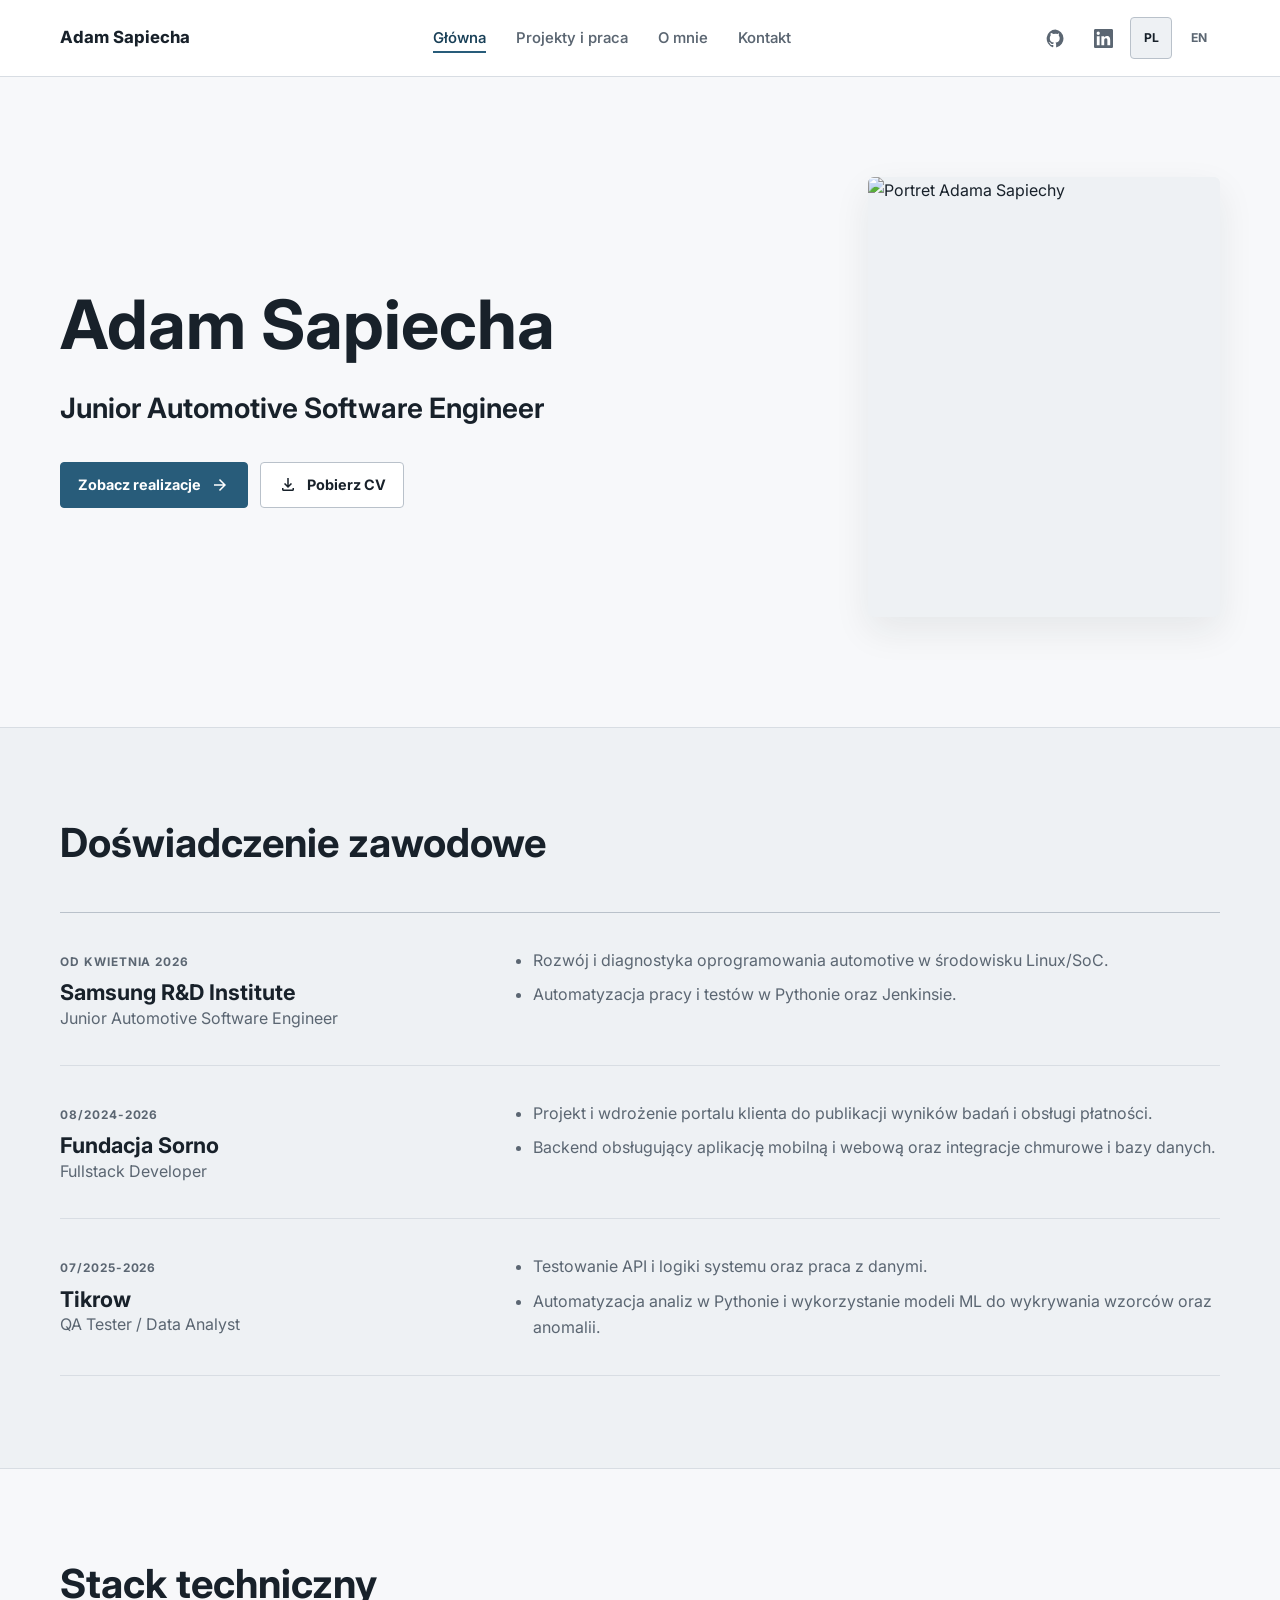
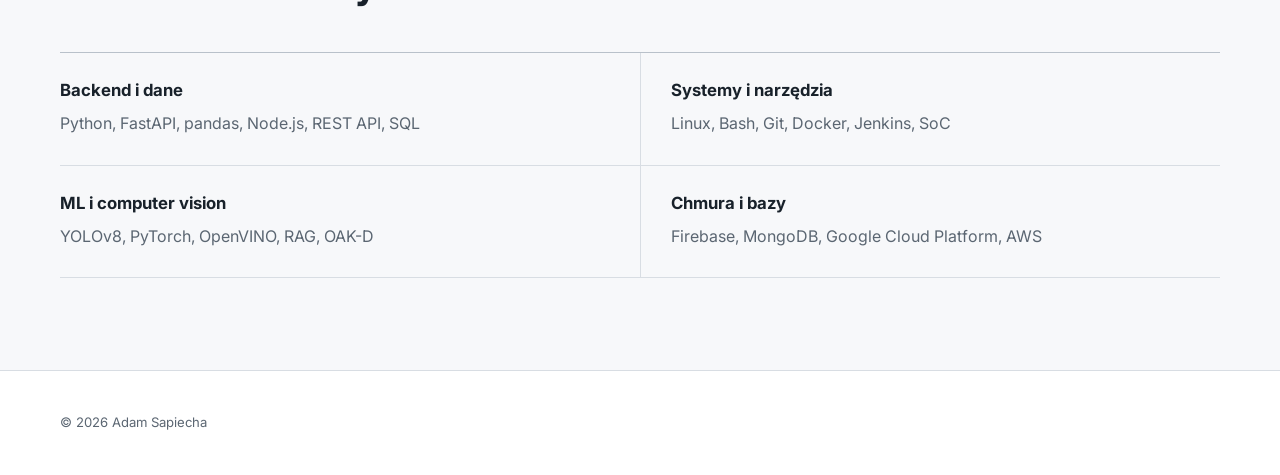
==== commit 75b094bb: "Refocus plain portfolio content" ====
--- a/index.html
+++ b/index.html
@@ -46,20 +46,22 @@
       <a class="nav-brand" href="index.html" aria-label="Adam Sapiecha">Adam Sapiecha</a>
       <div class="desktop-nav">
         <a data-nav="home" href="index.html" data-pl="Główna" data-en="Home">Główna</a>
-        <a data-nav="projects" href="projects.html" data-pl="Projekty" data-en="Projects">Projekty</a>
+        <a data-nav="projects" href="projects.html" data-pl="Projekty i praca" data-en="Projects and work">Projekty i praca</a>
         <a data-nav="about" href="about.html" data-pl="O mnie" data-en="About">O mnie</a>
         <a data-nav="contact" href="contact.html" data-pl="Kontakt" data-en="Contact">Kontakt</a>
       </div>
       <div class="nav-actions">
-        <button class="lang-btn" data-lang="pl" type="button">PL</button>
-        <button class="lang-btn" data-lang="en" type="button">EN</button>
+        <a class="nav-social" href="https://github.com/Adam-Sapiecha" target="_blank" rel="noreferrer" aria-label="GitHub" title="GitHub"><svg viewBox="0 0 24 24" aria-hidden="true"><path d="M12 .7A11.5 11.5 0 0 0 8.4 23c.6.1.8-.2.8-.6v-2.2c-3.3.7-4-1.4-4-1.4-.5-1.4-1.3-1.7-1.3-1.7-1.1-.7.1-.7.1-.7 1.2.1 1.8 1.2 1.8 1.2 1.1 1.8 2.8 1.3 3.5 1 .1-.8.4-1.3.8-1.6-2.6-.3-5.3-1.3-5.3-5.7 0-1.3.5-2.3 1.2-3.1-.1-.3-.5-1.5.1-3.1 0 0 1-.3 3.2 1.2a11 11 0 0 1 5.8 0C15.1 5 16 5.3 16 5.3c.6 1.6.2 2.8.1 3.1.8.8 1.2 1.8 1.2 3.1 0 4.4-2.7 5.4-5.3 5.7.4.4.8 1.1.8 2.2v3.2c0 .4.2.7.8.6A11.5 11.5 0 0 0 12 .7Z" /></svg></a>
+        <a class="nav-social" href="https://www.linkedin.com/in/adam-sapiecha-686057314/" target="_blank" rel="noreferrer" aria-label="LinkedIn" title="LinkedIn"><svg viewBox="0 0 24 24" aria-hidden="true"><path d="M20.45 20.45h-3.56v-5.57c0-1.33-.02-3.04-1.85-3.04-1.85 0-2.14 1.45-2.14 2.94v5.67H9.35V9h3.41v1.56h.05c.48-.9 1.64-1.85 3.37-1.85 3.6 0 4.27 2.37 4.27 5.46v6.28ZM5.34 7.43a2.06 2.06 0 1 1 0-4.12 2.06 2.06 0 0 1 0 4.12ZM7.12 20.45H3.56V9h3.56v11.45ZM22.23 0H1.77C.79 0 0 .77 0 1.73v20.54C0 23.23.79 24 1.77 24h20.45C23.2 24 24 23.23 24 22.27V1.73C24 .77 23.2 0 22.22 0Z" /></svg></a>
+        <button class="lang-btn is-selected" data-lang="pl" type="button" aria-pressed="true">PL</button>
+        <button class="lang-btn" data-lang="en" type="button" aria-pressed="false">EN</button>
         <button class="menu-toggle material-symbols-outlined" data-menu-toggle type="button" aria-controls="mobile-navigation" aria-expanded="false" aria-label="Otwórz menu" data-label-open-pl="Otwórz menu" data-label-open-en="Open menu" data-label-close-pl="Zamknij menu" data-label-close-en="Close menu">menu</button>
       </div>
     </nav>
     <div id="mobile-navigation" class="mobile-nav-panel hidden" data-mobile-nav>
       <div class="mobile-nav-links">
         <a data-nav="home" href="index.html" data-pl="Główna" data-en="Home">Główna</a>
-        <a data-nav="projects" href="projects.html" data-pl="Projekty" data-en="Projects">Projekty</a>
+        <a data-nav="projects" href="projects.html" data-pl="Projekty i praca" data-en="Projects and work">Projekty i praca</a>
         <a data-nav="about" href="about.html" data-pl="O mnie" data-en="About">O mnie</a>
         <a data-nav="contact" href="contact.html" data-pl="Kontakt" data-en="Contact">Kontakt</a>
       </div>
@@ -70,14 +72,11 @@
     <div class="page-shell">
       <section class="hero">
         <div class="hero-copy">
-          <p class="eyebrow" data-pl="Software engineering / Warszawa" data-en="Software engineering / Warsaw">Software engineering / Warszawa</p>
           <h1>Adam Sapiecha</h1>
           <p class="hero-role">Junior Automotive Software Engineer</p>
-          <p class="hero-description" data-pl="Skupiam się na problemach wymagających zrozumienia zarówno kodu, jak i środowiska, w którym działa." data-en="I focus on problems that require understanding both the code and the environment in which it runs.">Skupiam się na problemach wymagających zrozumienia zarówno kodu, jak i środowiska, w którym działa.</p>
           <div class="button-row">
-            <a class="button" href="projects.html"><span data-pl="Zobacz projekty" data-en="View projects">Zobacz projekty</span><span class="material-symbols-outlined" aria-hidden="true">arrow_forward</span></a>
+            <a class="button" href="projects.html"><span data-pl="Zobacz realizacje" data-en="View portfolio">Zobacz realizacje</span><span class="material-symbols-outlined" aria-hidden="true">arrow_forward</span></a>
             <a class="button button--secondary" href="assets/Adam_Sapiecha_CV.pdf" download="Adam_Sapiecha_CV.pdf" target="_blank" rel="noreferrer"><span class="material-symbols-outlined" aria-hidden="true">download</span><span data-pl="Pobierz CV" data-en="Download CV">Pobierz CV</span></a>
-            <a class="button button--text" href="contact.html" data-pl="Kontakt" data-en="Contact">Kontakt</a>
           </div>
         </div>
         <figure class="hero-photo">
@@ -122,32 +121,11 @@
       </div>
     </section>
 
-    <section class="section section--muted" aria-labelledby="projects-heading">
-      <div class="page-shell">
-        <div class="section-header section-header--single">
-          <div><h2 id="projects-heading" data-pl="Wybrane projekty" data-en="Selected projects">Wybrane projekty</h2></div>
-        </div>
-        <div class="project-list project-list--compact">
-          <a class="project-row" href="projects.html#backscan"><span class="project-number">01</span><h3>AI Posture Analysis System</h3><span class="project-link-label" data-pl="Zobacz projekt →" data-en="View project →">Zobacz projekt →</span></a>
-          <a class="project-row" href="projects.html#flood-routing"><span class="project-number">02</span><h3>Flood-aware evacuation routing</h3><span class="project-link-label" data-pl="Zobacz projekt →" data-en="View project →">Zobacz projekt →</span></a>
-          <a class="project-row" href="projects.html#dual-agent"><span class="project-number">03</span><h3>Dual-Agent Support System</h3><span class="project-link-label" data-pl="Zobacz projekt →" data-en="View project →">Zobacz projekt →</span></a>
-        </div>
-        <div class="button-row"><a class="button button--secondary" href="projects.html"><span data-pl="Wszystkie projekty" data-en="All projects">Wszystkie projekty</span><span class="material-symbols-outlined" aria-hidden="true">arrow_forward</span></a></div>
-      </div>
-    </section>
-
-    <section>
-      <div class="page-shell cta-row">
-        <div><h2 data-pl="Porozmawiajmy o roli lub projekcie wymagającym solidnego zaplecza technicznego." data-en="Let's discuss a role or project that requires solid technical foundations.">Porozmawiajmy o roli lub projekcie wymagającym solidnego zaplecza technicznego.</h2></div>
-        <a class="button" href="contact.html"><span data-pl="Napisz do mnie" data-en="Contact me">Napisz do mnie</span><span class="material-symbols-outlined" aria-hidden="true">mail</span></a>
-      </div>
-    </section>
   </main>
 
   <footer class="site-footer">
     <div class="page-shell footer-inner">
       <p>© 2026 Adam Sapiecha</p>
-      <div class="footer-links"><a href="https://github.com/Adam-Sapiecha" target="_blank" rel="noreferrer">GitHub</a><a href="https://www.linkedin.com/in/adam-sapiecha-686057314/" target="_blank" rel="noreferrer">LinkedIn</a><a href="assets/Adam_Sapiecha_CV.pdf" download="Adam_Sapiecha_CV.pdf" target="_blank" rel="noreferrer">CV</a></div>
     </div>
   </footer>
 
--- a/style.css
+++ b/style.css
@@ -59,6 +59,7 @@
 h1,
 h2,
 h3,
+h4,
 p,
 figure,
 ul {
@@ -73,7 +74,8 @@
 
 h1,
 h2,
-h3 {
+h3,
+h4 {
   margin-bottom: 0;
   font-weight: 700;
   line-height: 1.14;
@@ -90,6 +92,10 @@
 
 h3 {
   font-size: 1.35rem;
+}
+
+h4 {
+  font-size: 1.08rem;
 }
 
 p:last-child {
@@ -183,6 +189,29 @@
   display: flex;
   align-items: center;
   gap: 6px;
+}
+
+.nav-social {
+  display: inline-flex;
+  align-items: center;
+  justify-content: center;
+  width: 42px;
+  height: 42px;
+  border: 1px solid transparent;
+  border-radius: 4px;
+  color: var(--muted);
+}
+
+.nav-social:hover {
+  border-color: var(--line-strong);
+  background: var(--surface-muted);
+  color: var(--accent-dark);
+}
+
+.nav-social svg {
+  width: 19px;
+  height: 19px;
+  fill: currentColor;
 }
 
 .lang-btn,
@@ -278,14 +307,6 @@
   text-transform: uppercase;
 }
 
-.lead {
-  max-width: var(--reading-width);
-  margin: 26px 0 0;
-  color: var(--muted);
-  font-size: 1.2rem;
-  line-height: 1.65;
-}
-
 .hero {
   display: grid;
   grid-template-columns: minmax(0, 1.35fr) minmax(280px, 0.65fr);
@@ -305,13 +326,6 @@
   font-size: 1.75rem;
   font-weight: 650;
   line-height: 1.35;
-}
-
-.hero-description {
-  max-width: 720px;
-  margin: 22px 0 0;
-  color: var(--muted);
-  font-size: 1.08rem;
 }
 
 .hero-photo {
@@ -369,17 +383,6 @@
   background: var(--accent-soft);
 }
 
-.button--text {
-  border-color: transparent;
-  background: transparent;
-  color: var(--accent-dark);
-}
-
-.button--text:hover {
-  border-color: var(--line);
-  background: var(--surface-muted);
-}
-
 .material-symbols-outlined {
   font-size: 20px;
   font-variation-settings: "FILL" 0, "wght" 400, "GRAD" 0, "opsz" 20;
@@ -407,17 +410,8 @@
   display: block;
 }
 
-.section-header p:last-child {
-  max-width: 680px;
-  margin-bottom: 4px;
-  color: var(--muted);
-  font-size: 1.06rem;
-}
-
 .experience-list,
-.project-list,
-.contact-list,
-.profile-links {
+.contact-list {
   border-top: 1px solid var(--line-strong);
 }
 
@@ -477,46 +471,6 @@
 .stack-group p {
   margin-bottom: 0;
   color: var(--muted);
-}
-
-.project-row {
-  display: grid;
-  grid-template-columns: 50px minmax(220px, 0.8fr) minmax(0, 1.2fr) auto;
-  gap: 30px;
-  align-items: start;
-  padding: 30px 0;
-  border-bottom: 1px solid var(--line);
-  text-decoration: none;
-}
-
-.project-list--compact .project-row {
-  grid-template-columns: 50px minmax(0, 1fr) auto;
-  align-items: center;
-}
-
-.project-row:hover h3 {
-  color: var(--accent-dark);
-  text-decoration: underline;
-  text-decoration-thickness: 1px;
-  text-underline-offset: 4px;
-}
-
-.project-number {
-  color: var(--accent);
-  font-size: 0.82rem;
-  font-weight: 750;
-}
-
-.project-row p {
-  margin-bottom: 0;
-  color: var(--muted);
-}
-
-.project-link-label {
-  color: var(--accent-dark);
-  font-size: 0.88rem;
-  font-weight: 700;
-  white-space: nowrap;
 }
 
 .tags {
@@ -554,17 +508,17 @@
   padding: 88px 0 68px;
 }
 
-.page-intro .lead {
-  max-width: 760px;
-}
-
 .project-detail {
-  padding: 86px 0;
-  border-bottom: 1px solid var(--line-strong);
-}
-
-.project-detail:last-child {
-  border-bottom: 0;
+  scroll-margin-top: 96px;
+  border: 1px solid var(--line-strong);
+  border-radius: var(--radius);
+  padding: clamp(34px, 5vw, 60px);
+  background: var(--surface);
+  box-shadow: 0 4px 14px rgba(24, 33, 42, 0.06);
+}
+
+.project-detail + .project-detail {
+  margin-top: 32px;
 }
 
 .project-detail-header {
@@ -627,6 +581,81 @@
   font-size: 0.9rem;
 }
 
+.work-history {
+  display: grid;
+  gap: 64px;
+}
+
+.work-role + .work-role {
+  border-top: 2px solid var(--line-strong);
+  padding-top: 58px;
+}
+
+.work-role-header {
+  display: flex;
+  align-items: flex-start;
+  justify-content: space-between;
+  gap: 32px;
+}
+
+.work-role-header h3 {
+  font-size: 1.65rem;
+}
+
+.work-role-header p {
+  margin: 7px 0 0;
+  color: var(--muted);
+}
+
+.work-card-grid,
+.training-grid {
+  display: grid;
+  grid-template-columns: repeat(3, minmax(0, 1fr));
+  gap: 16px;
+  margin-top: 28px;
+}
+
+.work-role .work-card-grid--single {
+  grid-template-columns: minmax(0, 760px);
+}
+
+.work-card,
+.training-item {
+  min-width: 0;
+  border: 1px solid var(--line);
+  border-radius: 4px;
+  padding: 24px;
+  background: var(--surface);
+}
+
+.work-card {
+  border-top: 3px solid var(--accent);
+}
+
+.work-card-icon {
+  color: var(--accent-dark);
+  font-size: 24px;
+}
+
+.work-card h4 {
+  margin-top: 16px;
+}
+
+.work-card p,
+.training-item p {
+  margin: 10px 0 0;
+  color: var(--muted);
+  font-size: 0.92rem;
+}
+
+.training-grid {
+  margin-top: 0;
+}
+
+.training-item h3 {
+  font-size: 1.05rem;
+}
+
 .about-intro {
   display: grid;
   grid-template-columns: minmax(0, 0.9fr) minmax(0, 1.1fr);
@@ -634,8 +663,9 @@
   align-items: end;
 }
 
-.about-intro .lead {
-  margin-top: 0;
+.about-intro--single {
+  display: block;
+  max-width: 860px;
 }
 
 .photo-grid {
@@ -755,34 +785,6 @@
   text-underline-offset: 4px;
 }
 
-.profile-links a {
-  display: flex;
-  align-items: center;
-  justify-content: space-between;
-  gap: 20px;
-  padding: 23px 0;
-  border-bottom: 1px solid var(--line);
-  font-weight: 700;
-  text-decoration: none;
-}
-
-.profile-links a:hover {
-  color: var(--accent-dark);
-}
-
-.cta-row {
-  display: flex;
-  align-items: center;
-  justify-content: space-between;
-  gap: 48px;
-  padding: 58px 0;
-}
-
-.cta-row h2 {
-  max-width: 720px;
-  font-size: 2rem;
-}
-
 .site-footer {
   border-top: 1px solid var(--line);
   background: var(--surface);
@@ -800,23 +802,6 @@
   margin-bottom: 0;
   color: var(--muted);
   font-size: 0.82rem;
-}
-
-.footer-links {
-  display: flex;
-  flex-wrap: wrap;
-  gap: 22px;
-}
-
-.footer-links a {
-  color: var(--muted);
-  font-size: 0.82rem;
-  font-weight: 650;
-  text-decoration: none;
-}
-
-.footer-links a:hover {
-  color: var(--accent-dark);
 }
 
 @media (max-width: 980px) {
@@ -841,12 +826,9 @@
     gap: 24px;
   }
 
-  .project-row {
-    grid-template-columns: 42px minmax(220px, 0.85fr) minmax(0, 1.15fr);
-  }
-
-  .project-link-label {
-    grid-column: 2 / -1;
+  .work-card-grid,
+  .training-grid {
+    grid-template-columns: repeat(2, minmax(0, 1fr));
   }
 }
 
@@ -942,6 +924,10 @@
     gap: 2px;
   }
 
+  .lang-btn.is-selected {
+    display: none;
+  }
+
   .lang-btn,
   .menu-toggle {
     min-width: 40px;
@@ -961,7 +947,6 @@
     margin-bottom: 14px;
   }
 
-  .lead,
   .project-summary {
     font-size: 1.04rem;
   }
@@ -976,10 +961,6 @@
     font-size: 1.38rem;
   }
 
-  .hero-description {
-    font-size: 1rem;
-  }
-
   .button-row,
   .button {
     width: 100%;
@@ -998,36 +979,30 @@
     margin-bottom: 32px;
   }
 
-  .section-header p:last-child {
-    font-size: 0.98rem;
-  }
-
   .experience-item {
     padding: 28px 0;
   }
 
-  .project-row {
-    grid-template-columns: 34px minmax(0, 1fr);
-    gap: 14px;
-    padding: 26px 0;
-  }
-
-  .project-list--compact .project-row {
-    grid-template-columns: 34px minmax(0, 1fr);
-    align-items: start;
-  }
-
-  .project-row > p,
-  .project-link-label {
-    grid-column: 2;
-  }
-
   .project-detail {
-    padding: 62px 0;
+    padding: 28px 22px;
   }
 
   .project-facts {
     margin-top: 34px;
+  }
+
+  .work-role-header {
+    display: block;
+  }
+
+  .work-role-header .meta {
+    display: block;
+    margin-top: 12px;
+  }
+
+  .work-card-grid,
+  .training-grid {
+    grid-template-columns: 1fr;
   }
 
   .activity-list {
@@ -1062,19 +1037,8 @@
     min-height: 300px;
   }
 
-  .cta-row,
   .footer-inner {
     align-items: flex-start;
-    flex-direction: column;
-  }
-
-  .cta-row {
-    gap: 28px;
-    padding: 46px 0;
-  }
-
-  .cta-row .button {
-    width: 100%;
   }
 
   .footer-inner {
@@ -1085,6 +1049,15 @@
 }
 
 @media (max-width: 360px) {
+  .nav-brand {
+    font-size: 0.88rem;
+  }
+
+  .nav-social {
+    width: 36px;
+    height: 36px;
+  }
+
   .contact-title {
     font-size: 2.2rem;
   }
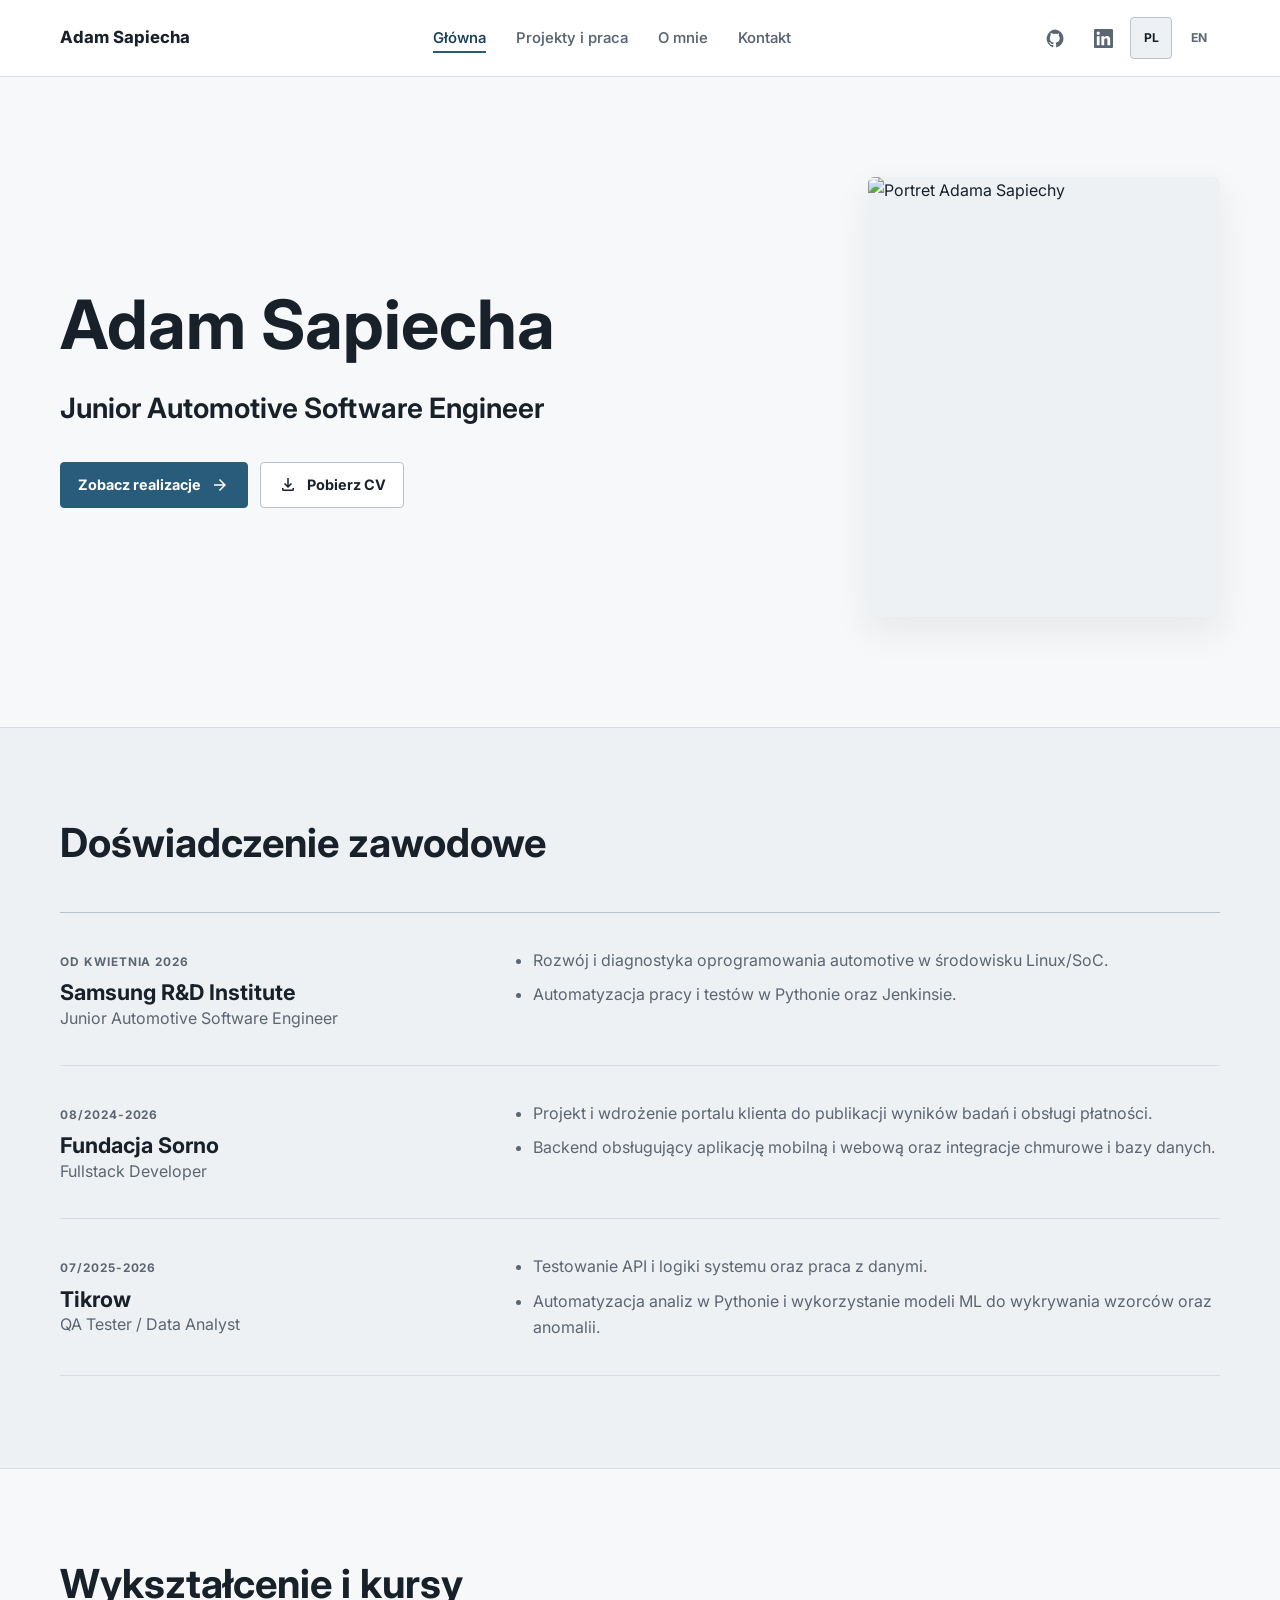
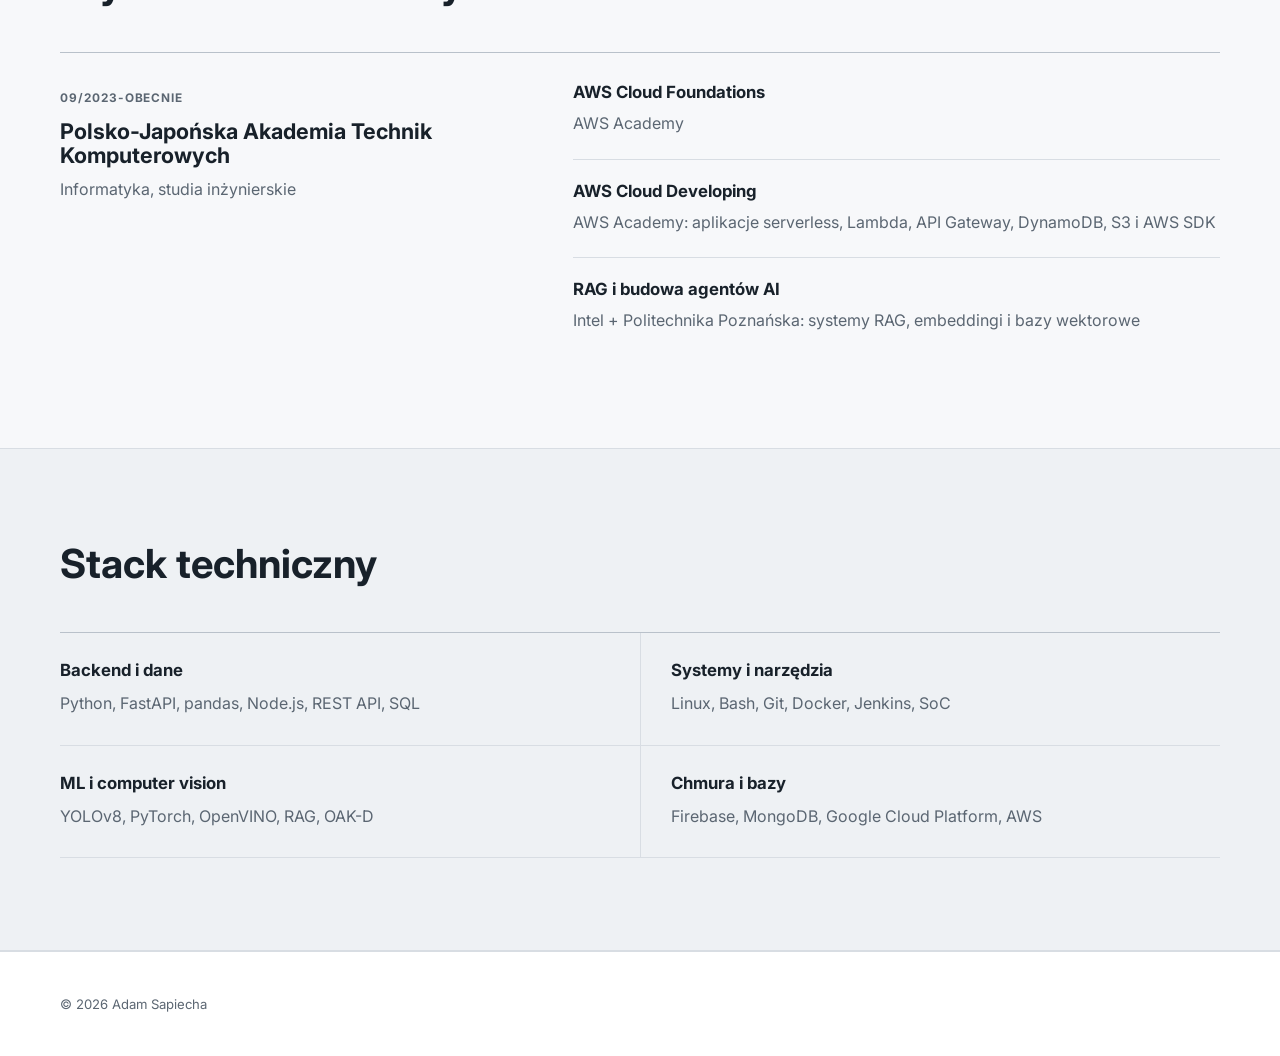
==== commit 45279862: "Expand project and profile content" ====
--- a/index.html
+++ b/index.html
@@ -107,7 +107,27 @@
       </div>
     </section>
 
-    <section class="section" aria-labelledby="stack-heading">
+    <section class="section" aria-labelledby="education-heading">
+      <div class="page-shell">
+        <div class="section-header section-header--single">
+          <div><h2 id="education-heading" data-pl="Wykształcenie i kursy" data-en="Education and courses">Wykształcenie i kursy</h2></div>
+        </div>
+        <div class="learning-layout">
+          <article class="education-entry">
+            <span class="meta" data-pl="09/2023-obecnie" data-en="09/2023-present">09/2023-obecnie</span>
+            <h3 data-pl="Polsko-Japońska Akademia Technik Komputerowych" data-en="Polish-Japanese Academy of Information Technology">Polsko-Japońska Akademia Technik Komputerowych</h3>
+            <p data-pl="Informatyka, studia inżynierskie" data-en="Computer Science, Engineering degree">Informatyka, studia inżynierskie</p>
+          </article>
+          <div class="course-list">
+            <article class="course-item"><h3>AWS Cloud Foundations</h3><p>AWS Academy</p></article>
+            <article class="course-item"><h3>AWS Cloud Developing</h3><p data-pl="AWS Academy: aplikacje serverless, Lambda, API Gateway, DynamoDB, S3 i AWS SDK" data-en="AWS Academy: serverless applications, Lambda, API Gateway, DynamoDB, S3, and AWS SDK">AWS Academy: aplikacje serverless, Lambda, API Gateway, DynamoDB, S3 i AWS SDK</p></article>
+            <article class="course-item"><h3 data-pl="RAG i budowa agentów AI" data-en="RAG and AI agent development">RAG i budowa agentów AI</h3><p data-pl="Intel + Politechnika Poznańska: systemy RAG, embeddingi i bazy wektorowe" data-en="Intel + Poznan University of Technology: RAG systems, embeddings, and vector databases">Intel + Politechnika Poznańska: systemy RAG, embeddingi i bazy wektorowe</p></article>
+          </div>
+        </div>
+      </div>
+    </section>
+
+    <section class="section section--muted" aria-labelledby="stack-heading">
       <div class="page-shell">
         <div class="section-header section-header--single">
           <div><h2 id="stack-heading" data-pl="Stack techniczny" data-en="Technical stack">Stack techniczny</h2></div>
--- a/style.css
+++ b/style.css
@@ -446,6 +446,43 @@
   margin-top: 8px;
 }
 
+.learning-layout {
+  display: grid;
+  grid-template-columns: minmax(0, 0.82fr) minmax(0, 1.18fr);
+  gap: 64px;
+  border-top: 1px solid var(--line-strong);
+}
+
+.education-entry,
+.course-list {
+  padding-top: 30px;
+}
+
+.education-entry h3 {
+  max-width: 500px;
+  margin-top: 9px;
+  font-size: 1.35rem;
+}
+
+.education-entry p,
+.course-item p {
+  margin: 8px 0 0;
+  color: var(--muted);
+}
+
+.course-item {
+  padding: 0 0 22px;
+}
+
+.course-item + .course-item {
+  padding-top: 22px;
+  border-top: 1px solid var(--line);
+}
+
+.course-item h3 {
+  font-size: 1.05rem;
+}
+
 .stack-grid {
   display: grid;
   grid-template-columns: repeat(2, minmax(0, 1fr));
@@ -512,7 +549,7 @@
   scroll-margin-top: 96px;
   border: 1px solid var(--line-strong);
   border-radius: var(--radius);
-  padding: clamp(34px, 5vw, 60px);
+  overflow: hidden;
   background: var(--surface);
   box-shadow: 0 4px 14px rgba(24, 33, 42, 0.06);
 }
@@ -521,50 +558,81 @@
   margin-top: 32px;
 }
 
-.project-detail-header {
-  display: grid;
-  grid-template-columns: minmax(0, 0.8fr) minmax(0, 1.2fr);
-  gap: 68px;
-  align-items: start;
-}
-
-.project-detail-header h2 {
-  margin-top: 12px;
+.project-toggle {
+  display: grid;
+  grid-template-columns: minmax(0, 1fr) 42px;
+  gap: 24px;
+  align-items: center;
+  padding: 34px 38px;
+  list-style: none;
+  cursor: pointer;
+}
+
+.project-toggle::-webkit-details-marker {
+  display: none;
+}
+
+.project-toggle:hover {
+  background: var(--surface-muted);
+}
+
+.project-toggle-copy {
+  display: grid;
+  gap: 10px;
+}
+
+.project-title {
+  font-size: 2rem;
+  font-weight: 700;
+  line-height: 1.18;
 }
 
 .project-summary {
-  margin-bottom: 0;
-  color: var(--muted);
-  font-size: 1.15rem;
-}
-
-.project-facts {
-  display: grid;
-  grid-template-columns: repeat(3, minmax(0, 1fr));
-  margin-top: 48px;
+  display: block;
+  max-width: 880px;
+  color: var(--muted);
+  font-size: 1rem;
+}
+
+.project-chevron {
+  display: flex;
+  align-items: center;
+  justify-content: center;
+  width: 40px;
+  height: 40px;
+  color: var(--accent-dark);
+  transition: transform 160ms ease;
+}
+
+.project-detail[open] .project-chevron {
+  transform: rotate(180deg);
+}
+
+.project-detail-body {
+  padding: 0 38px 34px;
   border-top: 1px solid var(--line);
+}
+
+.project-story {
+  display: grid;
+  grid-template-columns: repeat(2, minmax(0, 1fr));
+  column-gap: 36px;
+}
+
+.project-story section {
+  padding: 28px 0;
   border-bottom: 1px solid var(--line);
 }
 
-.project-fact {
-  padding: 26px 28px;
-  border-left: 1px solid var(--line);
-}
-
-.project-fact:first-child {
-  padding-left: 0;
-  border-left: 0;
-}
-
-.project-fact h3 {
-  margin-bottom: 12px;
+.project-story h3 {
+  margin-bottom: 10px;
+  font-size: 0.92rem;
+}
+
+.project-story p {
+  margin: 0;
+  color: var(--muted);
   font-size: 0.95rem;
-}
-
-.project-fact p {
-  margin-bottom: 0;
-  color: var(--muted);
-  font-size: 0.94rem;
 }
 
 .project-actions {
@@ -607,8 +675,14 @@
   color: var(--muted);
 }
 
-.work-card-grid,
-.training-grid {
+.work-role-description {
+  max-width: 900px;
+  margin: 22px 0 0;
+  color: var(--muted);
+  font-size: 1.02rem;
+}
+
+.work-card-grid {
   display: grid;
   grid-template-columns: repeat(3, minmax(0, 1fr));
   gap: 16px;
@@ -619,8 +693,7 @@
   grid-template-columns: minmax(0, 760px);
 }
 
-.work-card,
-.training-item {
+.work-card {
   min-width: 0;
   border: 1px solid var(--line);
   border-radius: 4px;
@@ -641,19 +714,10 @@
   margin-top: 16px;
 }
 
-.work-card p,
-.training-item p {
+.work-card p {
   margin: 10px 0 0;
   color: var(--muted);
   font-size: 0.92rem;
-}
-
-.training-grid {
-  margin-top: 0;
-}
-
-.training-item h3 {
-  font-size: 1.05rem;
 }
 
 .about-intro {
@@ -712,6 +776,7 @@
   display: grid;
   grid-template-columns: 42px minmax(0, 1fr);
   gap: 18px;
+  align-items: start;
   padding: 28px 28px 28px 0;
   border-bottom: 1px solid var(--line);
 }
@@ -820,14 +885,12 @@
   }
 
   .section-header,
-  .project-detail-header,
   .about-intro {
     grid-template-columns: 1fr;
     gap: 24px;
   }
 
-  .work-card-grid,
-  .training-grid {
+  .work-card-grid {
     grid-template-columns: repeat(2, minmax(0, 1fr));
   }
 }
@@ -865,19 +928,17 @@
     gap: 28px;
   }
 
-  .project-facts {
+  .learning-layout,
+  .project-story {
     grid-template-columns: 1fr;
   }
 
-  .project-fact,
-  .project-fact:first-child {
-    padding: 22px 0;
-    border-left: 0;
-    border-bottom: 1px solid var(--line);
-  }
-
-  .project-fact:last-child {
-    border-bottom: 0;
+  .learning-layout {
+    gap: 34px;
+  }
+
+  .course-list {
+    padding-top: 0;
   }
 
   .photo-grid {
@@ -947,10 +1008,6 @@
     margin-bottom: 14px;
   }
 
-  .project-summary {
-    font-size: 1.04rem;
-  }
-
   .hero {
     gap: 42px;
     padding: 52px 0 58px;
@@ -983,12 +1040,22 @@
     padding: 28px 0;
   }
 
-  .project-detail {
-    padding: 28px 22px;
-  }
-
-  .project-facts {
-    margin-top: 34px;
+  .project-toggle {
+    grid-template-columns: minmax(0, 1fr) 36px;
+    gap: 12px;
+    padding: 24px 20px;
+  }
+
+  .project-title {
+    font-size: 1.45rem;
+  }
+
+  .project-summary {
+    font-size: 0.95rem;
+  }
+
+  .project-detail-body {
+    padding: 0 20px 24px;
   }
 
   .work-role-header {
@@ -1000,8 +1067,7 @@
     margin-top: 12px;
   }
 
-  .work-card-grid,
-  .training-grid {
+  .work-card-grid {
     grid-template-columns: 1fr;
   }
 
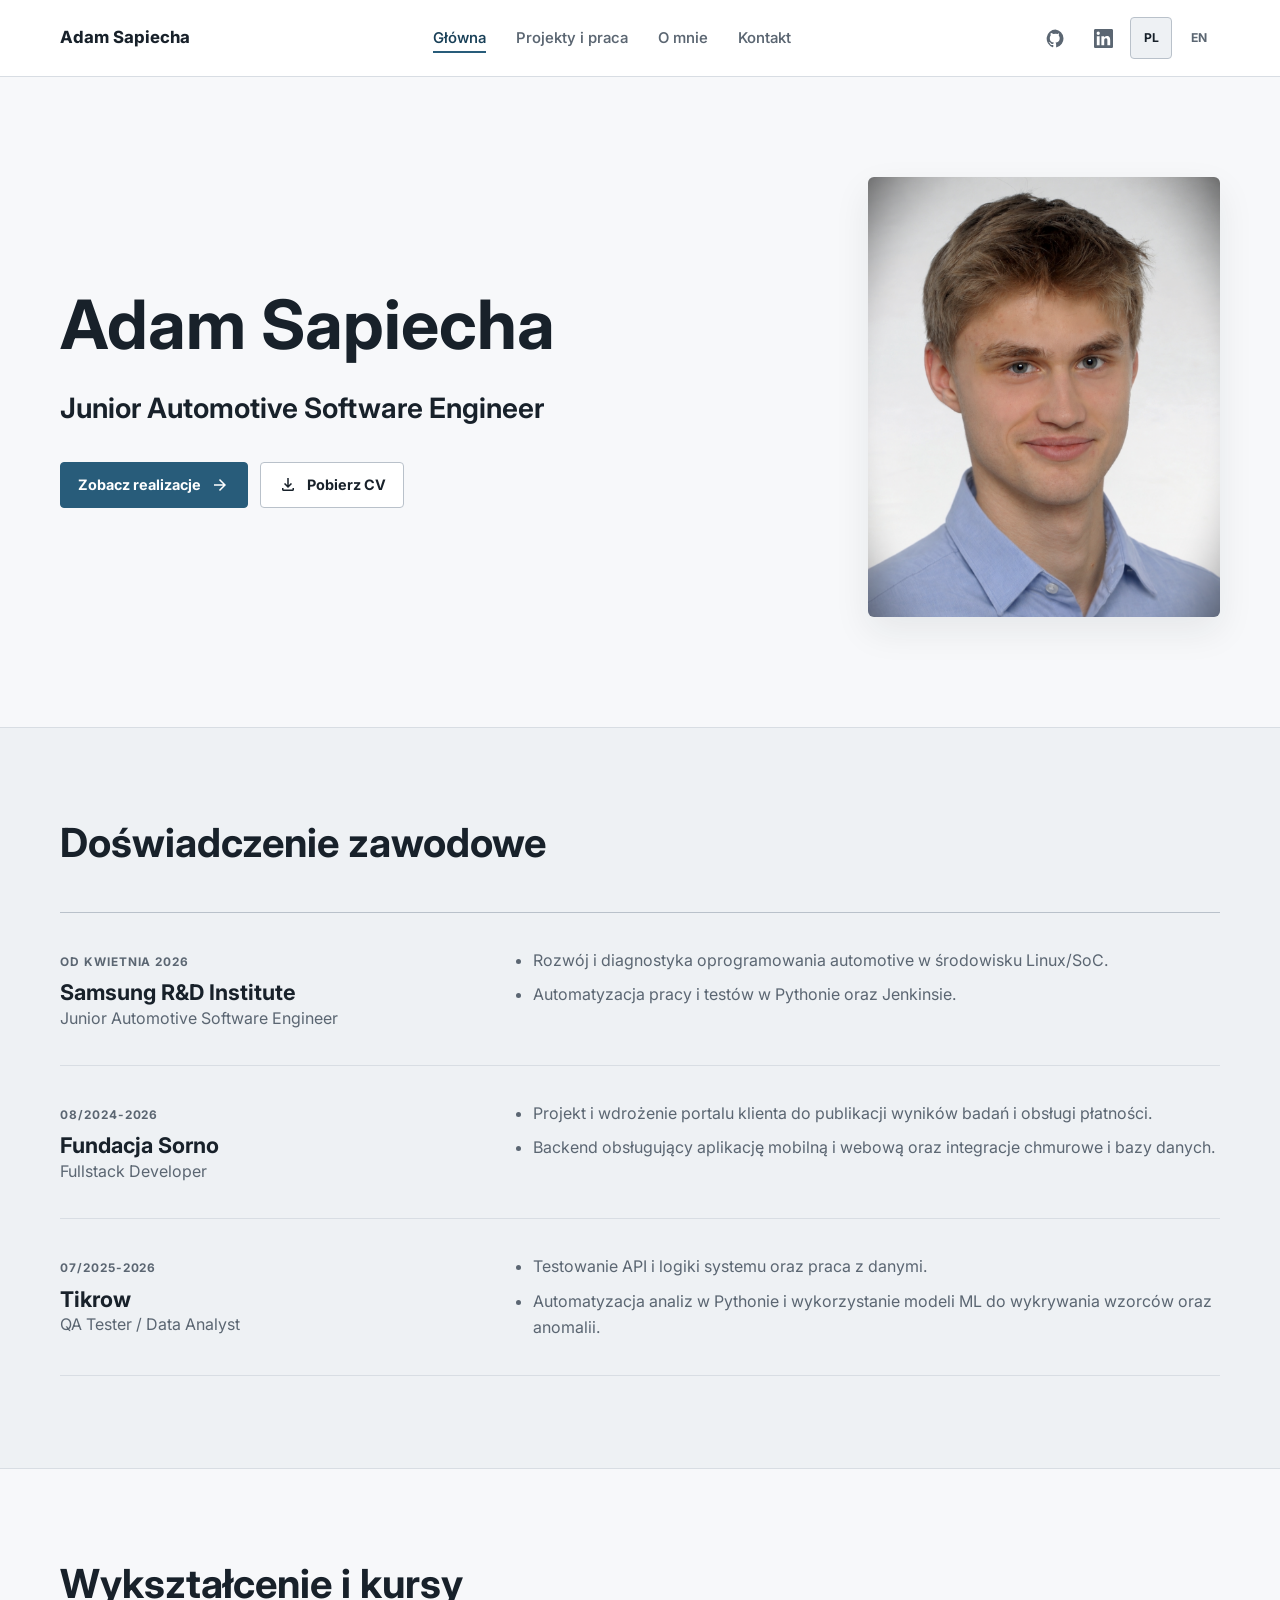
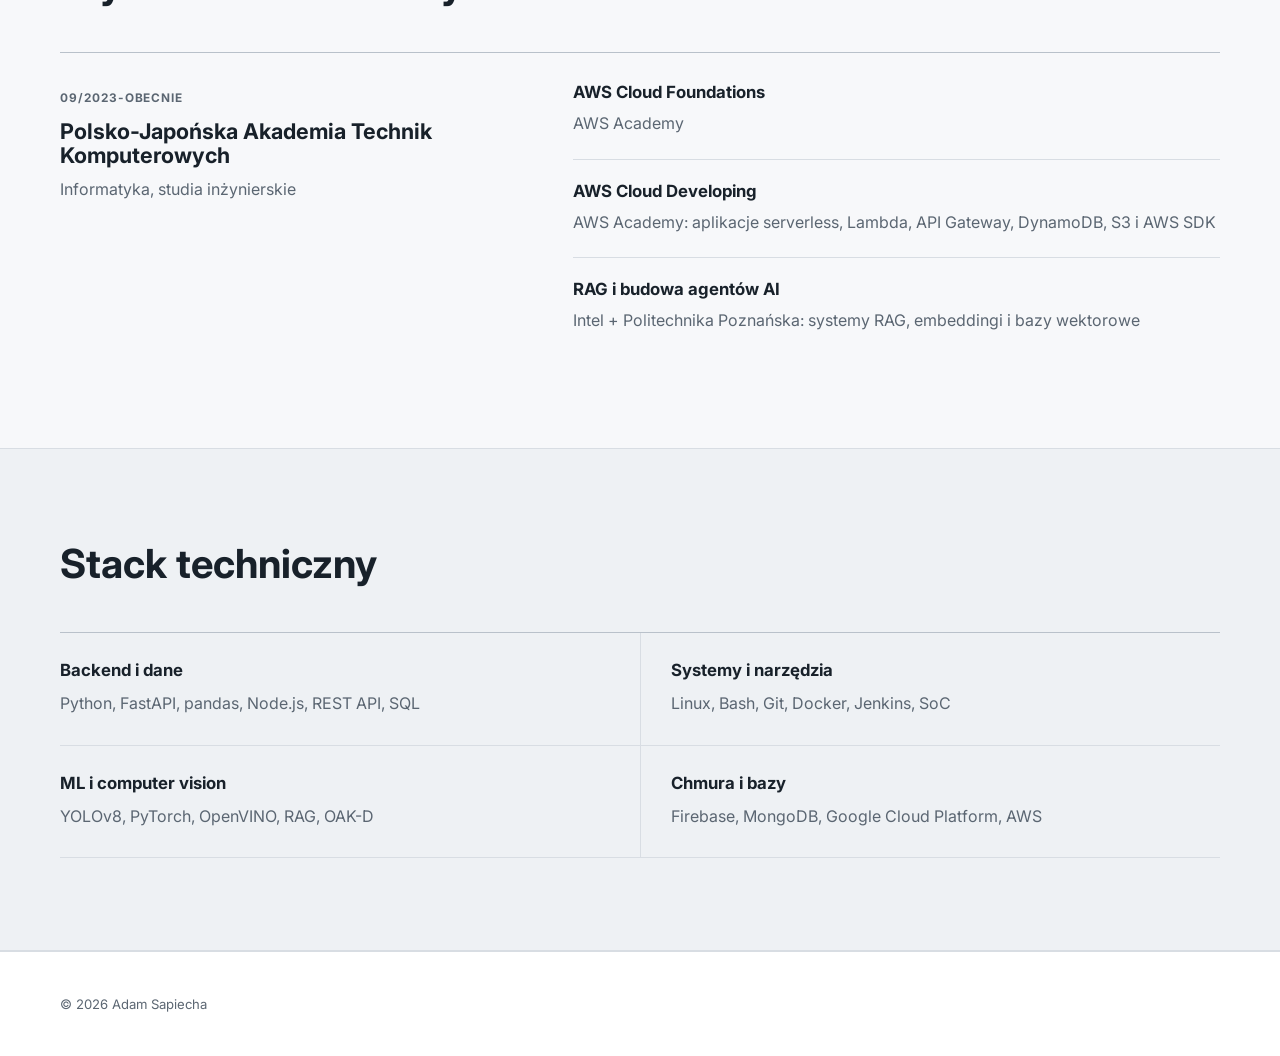
==== commit 4e510a47: "Expand portfolio case studies and profile" ====
--- a/index.html
+++ b/index.html
@@ -12,11 +12,11 @@
   <meta property="og:title" content="Adam Sapiecha - Junior Automotive Software Engineer" />
   <meta property="og:description" content="Portfolio Adama Sapiechy: automotive, Linux, SoC, Python i backend." />
   <meta property="og:url" content="https://adam-sapiecha.github.io/Portfolio-AdamSapiecha/" />
-  <meta property="og:image" content="https://adam-sapiecha.github.io/Portfolio-AdamSapiecha/assets/Adam%20Sapiecha%20(1).jpg" />
+  <meta property="og:image" content="https://adam-sapiecha.github.io/Portfolio-AdamSapiecha/assets/Portret.png" />
   <meta name="twitter:card" content="summary_large_image" />
   <meta name="twitter:title" content="Adam Sapiecha - Junior Automotive Software Engineer" />
   <meta name="twitter:description" content="Portfolio Adama Sapiechy: automotive, Linux, SoC, Python i backend." />
-  <meta name="twitter:image" content="https://adam-sapiecha.github.io/Portfolio-AdamSapiecha/assets/Adam%20Sapiecha%20(1).jpg" />
+  <meta name="twitter:image" content="https://adam-sapiecha.github.io/Portfolio-AdamSapiecha/assets/Portret.png" />
   <link rel="preconnect" href="https://fonts.googleapis.com" />
   <link rel="preconnect" href="https://fonts.gstatic.com" crossorigin />
   <link href="https://fonts.googleapis.com/css2?family=Inter:wght@400;500;600;700&amp;display=swap" rel="stylesheet" />
@@ -29,7 +29,7 @@
       "name": "Adam Sapiecha",
       "jobTitle": "Junior Automotive Software Engineer",
       "url": "https://adam-sapiecha.github.io/Portfolio-AdamSapiecha/",
-      "image": "https://adam-sapiecha.github.io/Portfolio-AdamSapiecha/assets/Adam%20Sapiecha%20(1).jpg",
+      "image": "https://adam-sapiecha.github.io/Portfolio-AdamSapiecha/assets/Portret.png",
       "email": "mailto:adam.sapiecha05@gmail.com",
       "telephone": "+48507593289",
       "address": { "@type": "PostalAddress", "addressLocality": "Warszawa", "addressCountry": "PL" },
@@ -80,7 +80,7 @@
           </div>
         </div>
         <figure class="hero-photo">
-          <img src="assets/Adam Sapiecha (1).jpg" width="1068" height="1556" loading="eager" fetchpriority="high" decoding="async" alt="Portret Adama Sapiechy" data-alt-pl="Portret Adama Sapiechy" data-alt-en="Portrait of Adam Sapiecha" />
+          <img src="assets/Portret.png" width="1038" height="1515" loading="eager" fetchpriority="high" decoding="async" alt="Portret Adama Sapiechy" data-alt-pl="Portret Adama Sapiechy" data-alt-en="Portrait of Adam Sapiecha" />
         </figure>
       </section>
     </div>
--- a/style.css
+++ b/style.css
@@ -682,42 +682,110 @@
   font-size: 1.02rem;
 }
 
-.work-card-grid {
-  display: grid;
-  grid-template-columns: repeat(3, minmax(0, 1fr));
-  gap: 16px;
-  margin-top: 28px;
-}
-
-.work-role .work-card-grid--single {
-  grid-template-columns: minmax(0, 760px);
-}
-
-.work-card {
+.work-project-links {
+  display: grid;
+  grid-template-columns: repeat(2, minmax(0, 1fr));
+  margin-top: 32px;
+  border-top: 1px solid var(--line);
+}
+
+.work-project-link {
+  display: flex;
+  align-items: center;
+  justify-content: space-between;
+  gap: 20px;
   min-width: 0;
-  border: 1px solid var(--line);
-  border-radius: 4px;
-  padding: 24px;
-  background: var(--surface);
-}
-
-.work-card {
-  border-top: 3px solid var(--accent);
-}
-
-.work-card-icon {
+  padding: 22px 24px 22px 0;
+  border-bottom: 1px solid var(--line);
+  color: var(--text);
+  text-decoration: none;
+}
+
+.work-project-link:nth-child(even) {
+  padding-right: 0;
+  padding-left: 24px;
+  border-left: 1px solid var(--line);
+}
+
+.work-project-link strong {
+  display: block;
+  margin-top: 7px;
+  font-size: 1rem;
+}
+
+.work-project-link > .material-symbols-outlined {
+  flex: 0 0 auto;
   color: var(--accent-dark);
-  font-size: 24px;
-}
-
-.work-card h4 {
-  margin-top: 16px;
-}
-
-.work-card p {
-  margin: 10px 0 0;
-  color: var(--muted);
-  font-size: 0.92rem;
+  transform: rotate(45deg);
+}
+
+.work-project-link:hover strong {
+  color: var(--accent-dark);
+}
+
+.work-delivery-list {
+  margin-top: 32px;
+  border-top: 1px solid var(--line-strong);
+}
+
+.work-delivery {
+  display: grid;
+  grid-template-columns: minmax(220px, 0.68fr) minmax(0, 1.32fr);
+  gap: 48px;
+  padding: 30px 0;
+  border-bottom: 1px solid var(--line);
+}
+
+.work-delivery-title h4 {
+  margin-top: 8px;
+  font-size: 1.13rem;
+}
+
+.work-delivery-content > p {
+  margin: 0;
+  color: var(--muted);
+}
+
+.work-points {
+  margin: 18px 0 0;
+  padding-left: 20px;
+  color: var(--muted);
+}
+
+.work-points li + li {
+  margin-top: 8px;
+}
+
+.work-delivery-content .tags,
+.work-scope .tags {
+  margin-top: 20px;
+}
+
+.work-scope {
+  display: grid;
+  grid-template-columns: minmax(0, 1.3fr) minmax(240px, 0.7fr);
+  gap: 48px;
+  align-items: start;
+  margin-top: 32px;
+  padding-top: 28px;
+  border-top: 1px solid var(--line-strong);
+}
+
+.work-scope .work-points {
+  margin-top: 0;
+}
+
+.delivery-actions {
+  display: flex;
+  flex-wrap: wrap;
+  align-items: center;
+  justify-content: space-between;
+  gap: 20px;
+  margin-top: 20px;
+}
+
+.delivery-actions .tags {
+  margin-top: 0;
 }
 
 .about-intro {
@@ -730,6 +798,29 @@
 .about-intro--single {
   display: block;
   max-width: 860px;
+}
+
+.about-story {
+  display: grid;
+  grid-template-columns: repeat(2, minmax(0, 1fr));
+  gap: 64px;
+  margin-top: 44px;
+  padding-top: 34px;
+  border-top: 1px solid var(--line-strong);
+}
+
+.about-story-column p {
+  color: var(--muted);
+}
+
+.about-story-column p + p {
+  margin-top: 24px;
+}
+
+.about-story .about-lead {
+  color: var(--text);
+  font-size: 1.18rem;
+  line-height: 1.7;
 }
 
 .photo-grid {
@@ -890,9 +981,6 @@
     gap: 24px;
   }
 
-  .work-card-grid {
-    grid-template-columns: repeat(2, minmax(0, 1fr));
-  }
 }
 
 @media (max-width: 820px) {
@@ -929,7 +1017,10 @@
   }
 
   .learning-layout,
-  .project-story {
+  .project-story,
+  .work-delivery,
+  .work-scope,
+  .about-story {
     grid-template-columns: 1fr;
   }
 
@@ -939,6 +1030,15 @@
 
   .course-list {
     padding-top: 0;
+  }
+
+  .work-delivery,
+  .work-scope {
+    gap: 24px;
+  }
+
+  .about-story {
+    gap: 32px;
   }
 
   .photo-grid {
@@ -1058,6 +1158,10 @@
     padding: 0 20px 24px;
   }
 
+  .project-detail + .project-detail {
+    margin-top: 18px;
+  }
+
   .work-role-header {
     display: block;
   }
@@ -1067,8 +1171,23 @@
     margin-top: 12px;
   }
 
-  .work-card-grid {
+  .work-project-links {
     grid-template-columns: 1fr;
+  }
+
+  .work-project-link,
+  .work-project-link:nth-child(even) {
+    padding: 20px 0;
+    border-left: 0;
+  }
+
+  .work-delivery {
+    padding: 26px 0;
+  }
+
+  .delivery-actions {
+    align-items: flex-start;
+    flex-direction: column;
   }
 
   .activity-list {
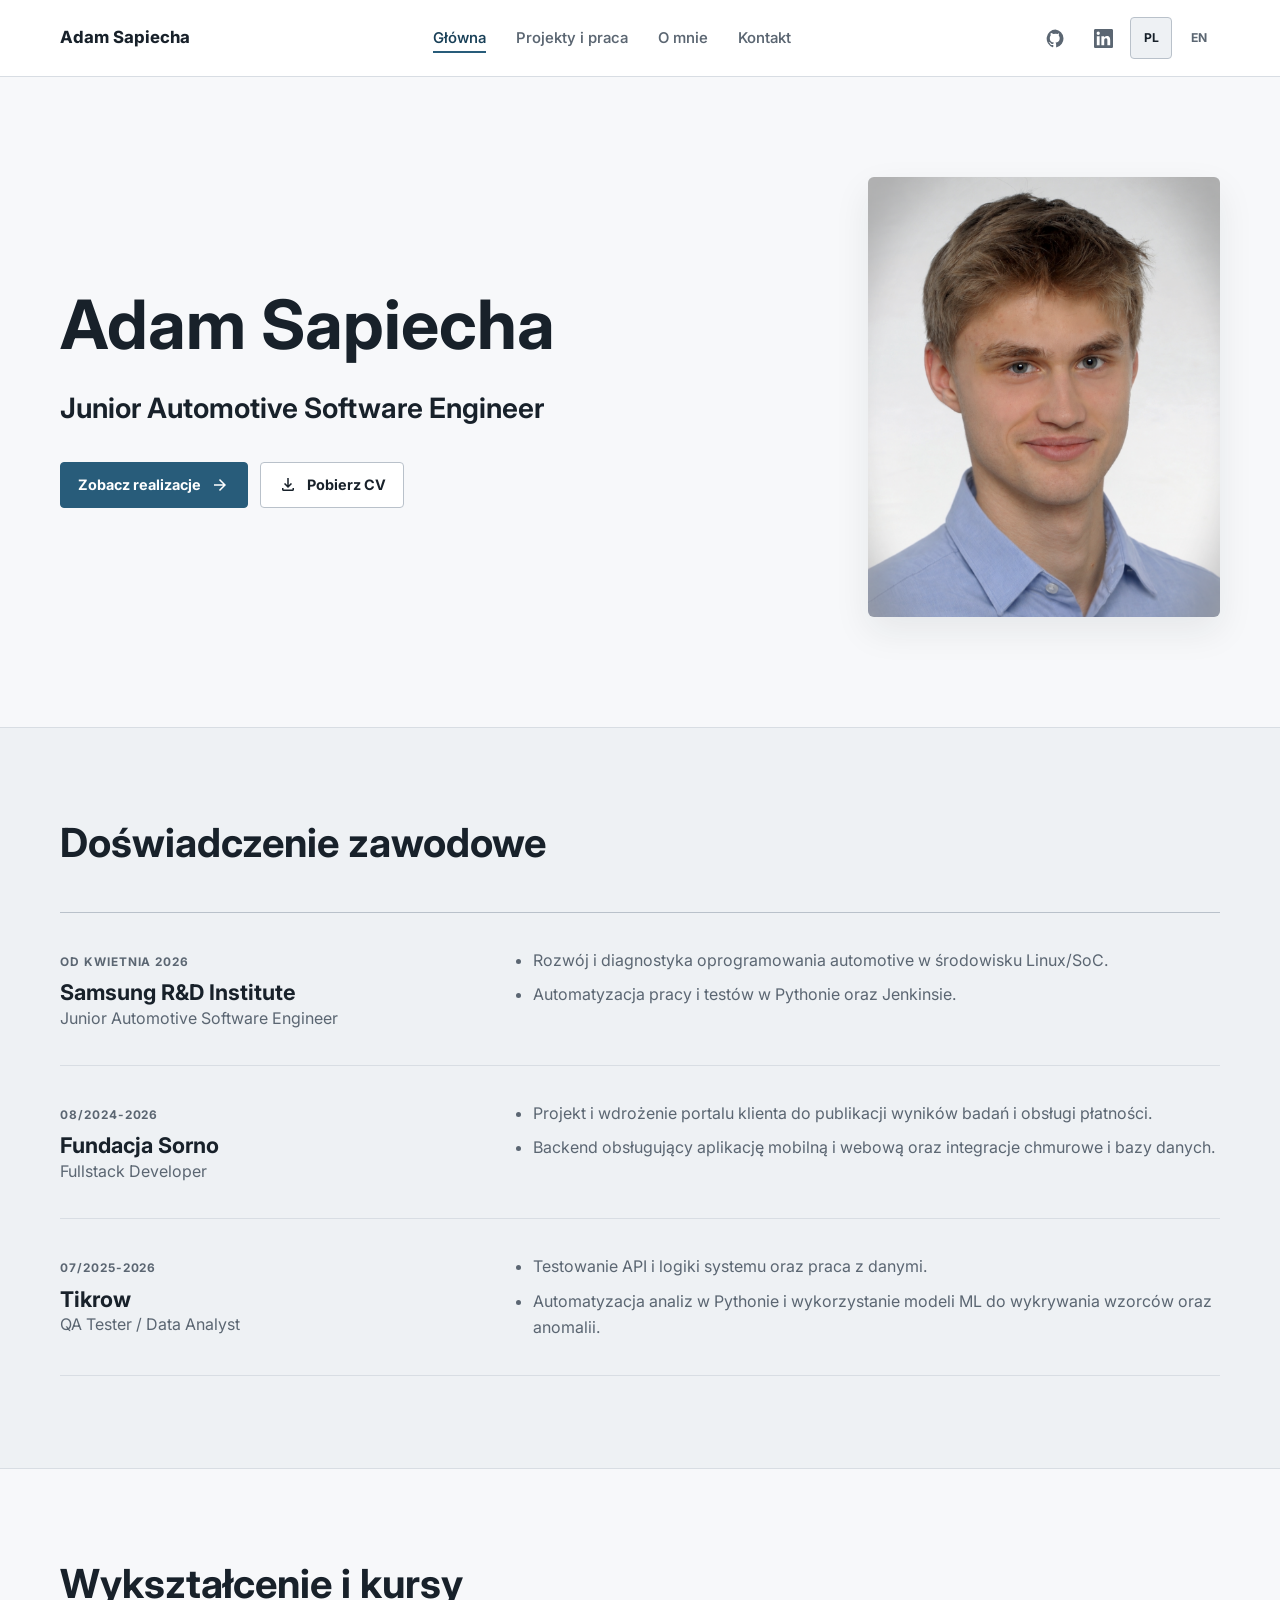
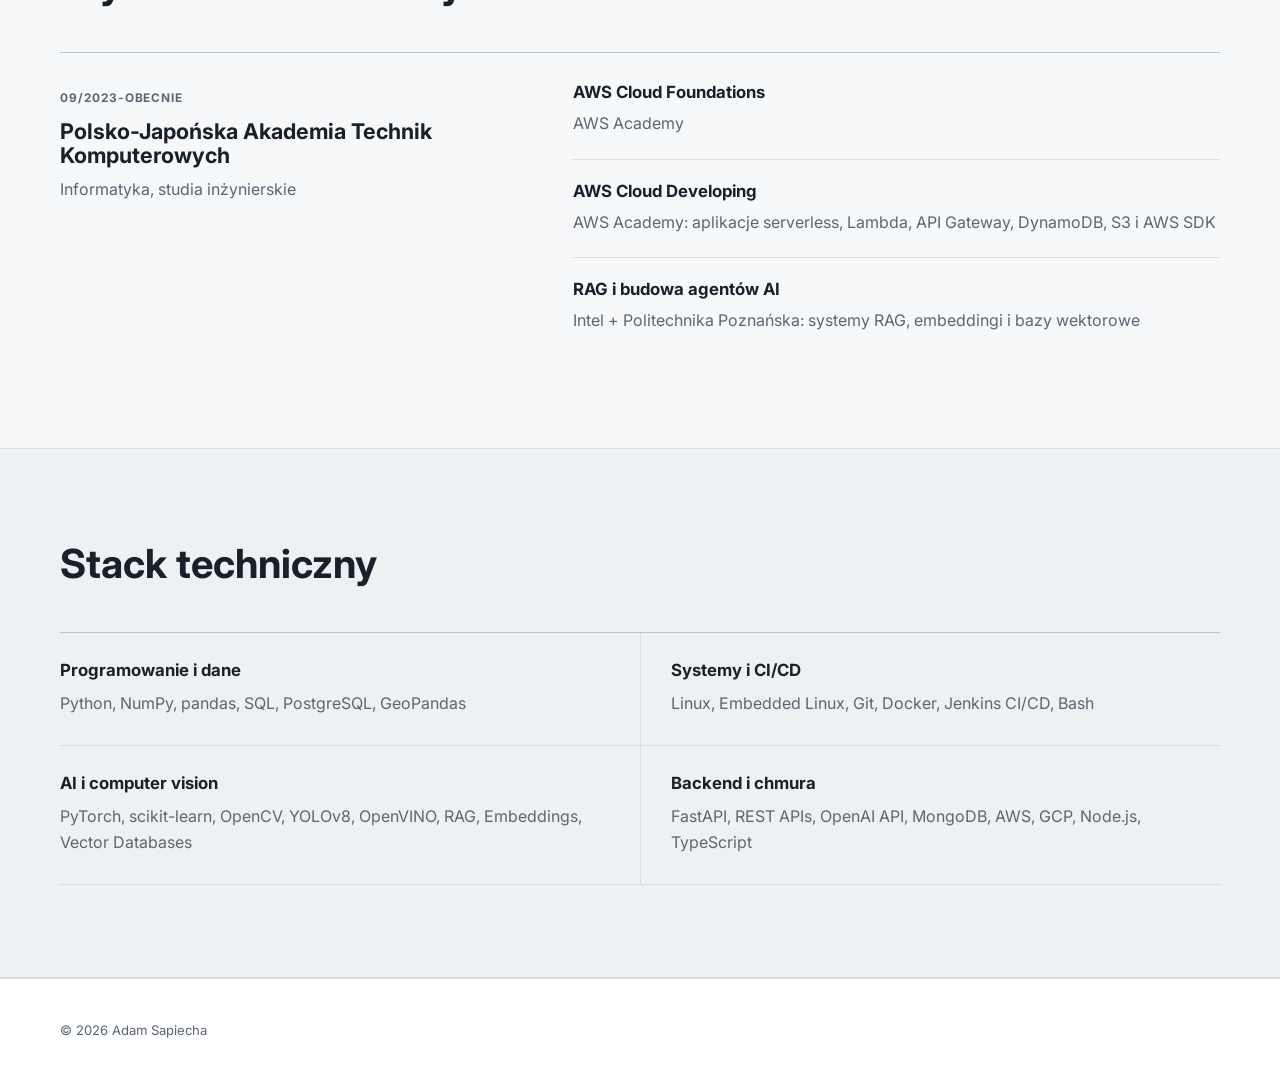
==== commit 58375519: "Correct portfolio details and tech stack" ====
--- a/index.html
+++ b/index.html
@@ -133,10 +133,10 @@
           <div><h2 id="stack-heading" data-pl="Stack techniczny" data-en="Technical stack">Stack techniczny</h2></div>
         </div>
         <div class="stack-grid">
-          <section class="stack-group"><h3 data-pl="Backend i dane" data-en="Backend and data">Backend i dane</h3><p>Python, FastAPI, pandas, Node.js, REST API, SQL</p></section>
-          <section class="stack-group"><h3 data-pl="Systemy i narzędzia" data-en="Systems and tools">Systemy i narzędzia</h3><p>Linux, Bash, Git, Docker, Jenkins, SoC</p></section>
-          <section class="stack-group"><h3 data-pl="ML i computer vision" data-en="ML and computer vision">ML i computer vision</h3><p>YOLOv8, PyTorch, OpenVINO, RAG, OAK-D</p></section>
-          <section class="stack-group"><h3 data-pl="Chmura i bazy" data-en="Cloud and databases">Chmura i bazy</h3><p>Firebase, MongoDB, Google Cloud Platform, AWS</p></section>
+          <section class="stack-group"><h3 data-pl="Programowanie i dane" data-en="Programming and data">Programowanie i dane</h3><p>Python, NumPy, pandas, SQL, PostgreSQL, GeoPandas</p></section>
+          <section class="stack-group"><h3 data-pl="Systemy i CI/CD" data-en="Systems and CI/CD">Systemy i CI/CD</h3><p>Linux, Embedded Linux, Git, Docker, Jenkins CI/CD, Bash</p></section>
+          <section class="stack-group"><h3 data-pl="AI i computer vision" data-en="AI and computer vision">AI i computer vision</h3><p>PyTorch, scikit-learn, OpenCV, YOLOv8, OpenVINO, RAG, Embeddings, Vector Databases</p></section>
+          <section class="stack-group"><h3 data-pl="Backend i chmura" data-en="Backend and cloud">Backend i chmura</h3><p>FastAPI, REST APIs, OpenAI API, MongoDB, AWS, GCP, Node.js, TypeScript</p></section>
         </div>
       </div>
     </section>
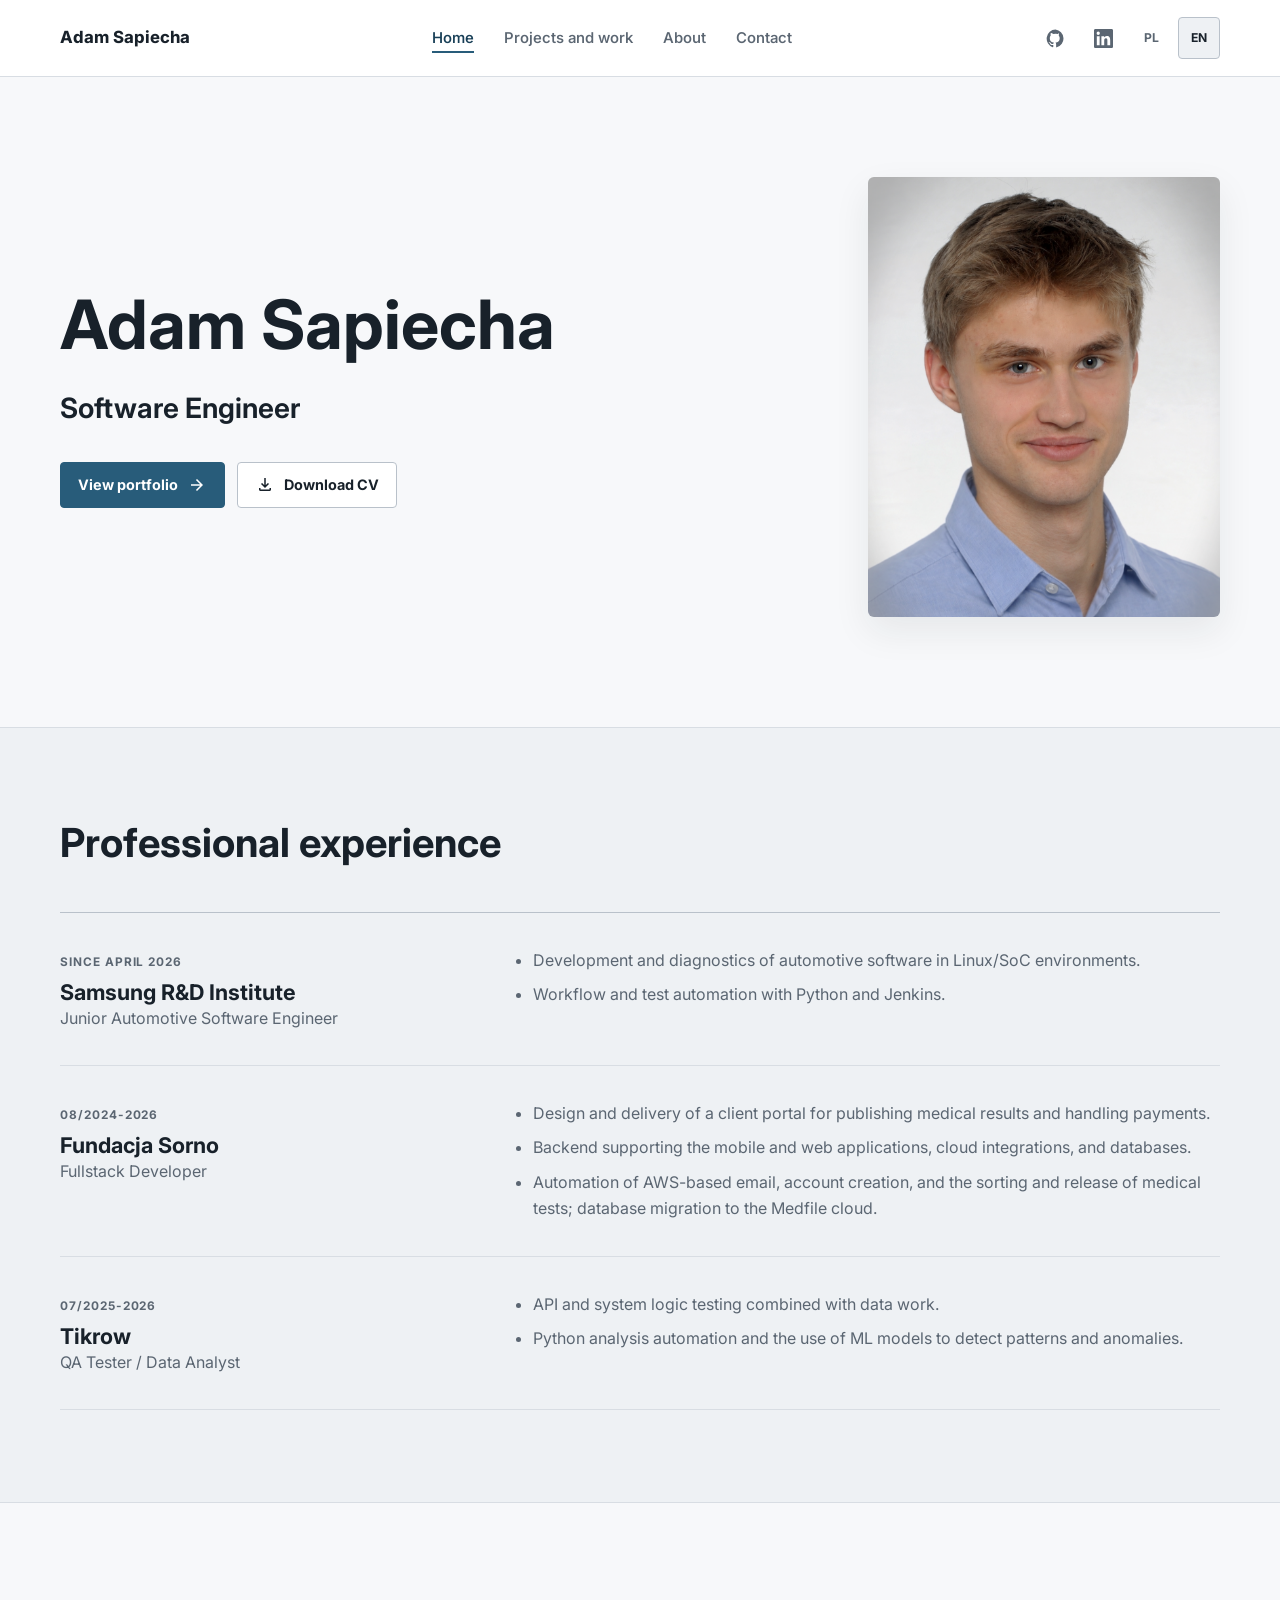
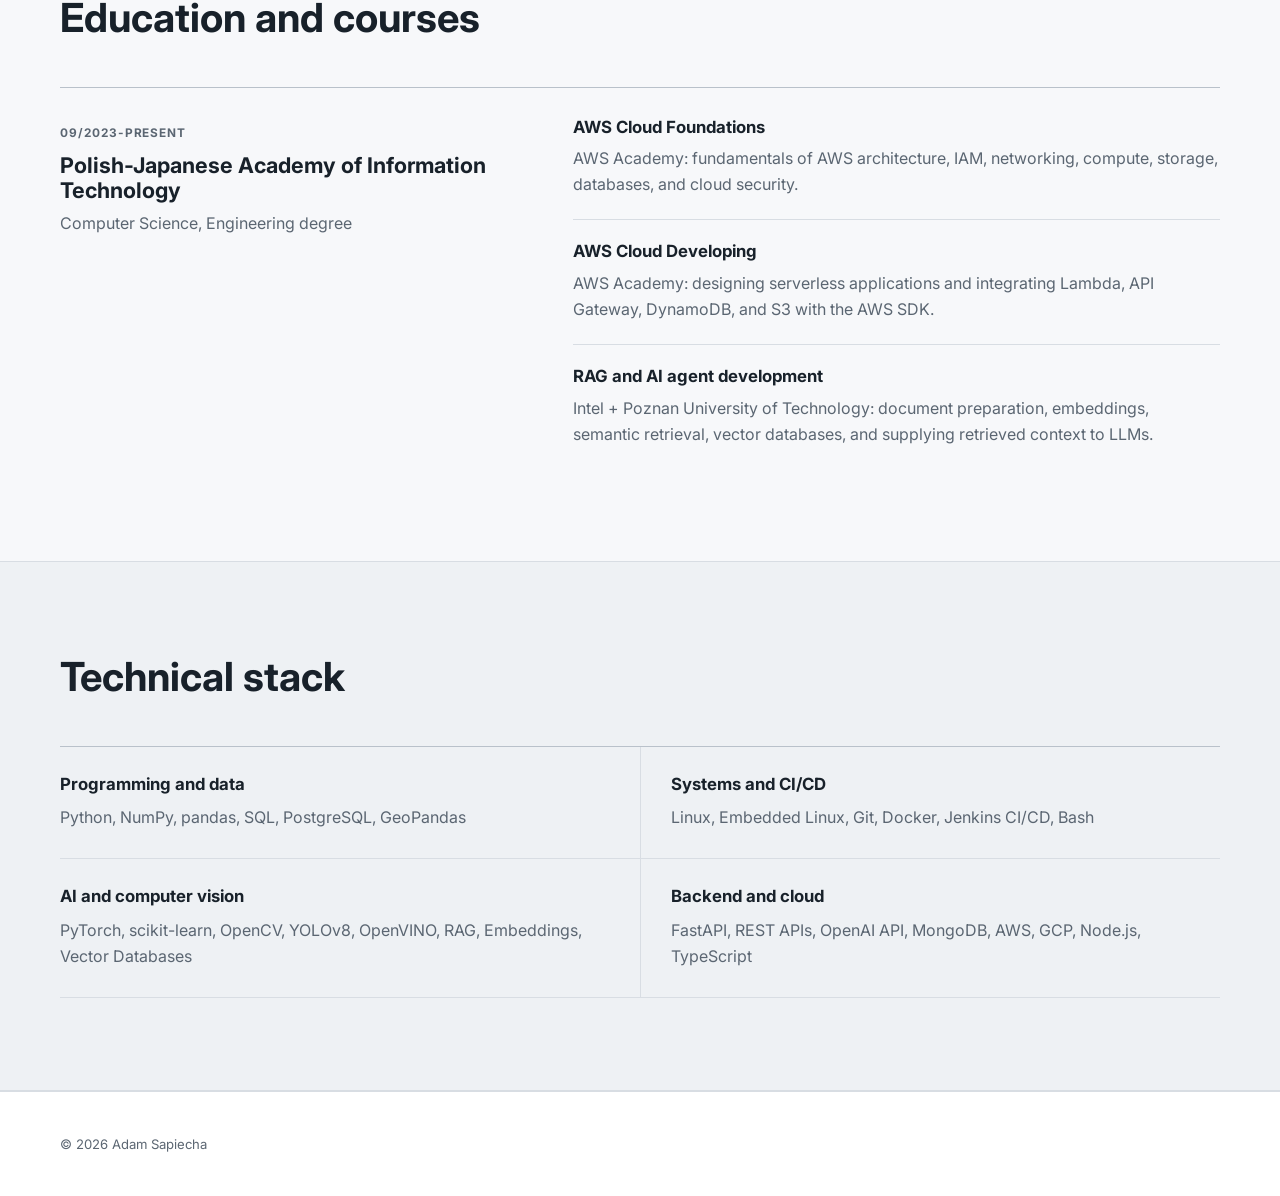
==== commit ed120d6f: "Default to English and expand Sorno experience" ====
--- a/index.html
+++ b/index.html
@@ -1,21 +1,21 @@
 <!DOCTYPE html>
-<html lang="pl">
+<html lang="en">
 <head>
   <meta charset="utf-8" />
   <meta name="viewport" content="width=device-width, initial-scale=1.0" />
   <title>Adam Sapiecha - Junior Automotive Software Engineer</title>
-  <meta name="description" content="Portfolio Adama Sapiechy, Junior Automotive Software Engineera pracującego z Linuxem, SoC, Pythonem i systemami backendowymi." />
+  <meta name="description" content="Portfolio of Adam Sapiecha, a Junior Automotive Software Engineer working with Linux, SoC platforms, Python, and backend systems." />
   <link rel="canonical" href="https://adam-sapiecha.github.io/Portfolio-AdamSapiecha/" />
   <link rel="icon" href="favicon.svg" type="image/svg+xml" />
   <meta property="og:type" content="profile" />
-  <meta property="og:locale" content="pl_PL" />
+  <meta property="og:locale" content="en_US" />
   <meta property="og:title" content="Adam Sapiecha - Junior Automotive Software Engineer" />
-  <meta property="og:description" content="Portfolio Adama Sapiechy: automotive, Linux, SoC, Python i backend." />
+  <meta property="og:description" content="Adam Sapiecha's portfolio: automotive, Linux, SoC, Python, and backend systems." />
   <meta property="og:url" content="https://adam-sapiecha.github.io/Portfolio-AdamSapiecha/" />
   <meta property="og:image" content="https://adam-sapiecha.github.io/Portfolio-AdamSapiecha/assets/Portret.png" />
   <meta name="twitter:card" content="summary_large_image" />
   <meta name="twitter:title" content="Adam Sapiecha - Junior Automotive Software Engineer" />
-  <meta name="twitter:description" content="Portfolio Adama Sapiechy: automotive, Linux, SoC, Python i backend." />
+  <meta name="twitter:description" content="Adam Sapiecha's portfolio: automotive, Linux, SoC, Python, and backend systems." />
   <meta name="twitter:image" content="https://adam-sapiecha.github.io/Portfolio-AdamSapiecha/assets/Portret.png" />
   <link rel="preconnect" href="https://fonts.googleapis.com" />
   <link rel="preconnect" href="https://fonts.gstatic.com" crossorigin />
@@ -39,31 +39,31 @@
   </script>
 </head>
 <body data-page="home" data-title-pl="Adam Sapiecha - Junior Automotive Software Engineer" data-title-en="Adam Sapiecha - Junior Automotive Software Engineer" data-description-pl="Portfolio Adama Sapiechy, Junior Automotive Software Engineera pracującego z Linuxem, SoC, Pythonem i systemami backendowymi." data-description-en="Portfolio of Adam Sapiecha, a Junior Automotive Software Engineer working with Linux, SoC platforms, Python, and backend systems.">
-  <a class="skip-link" href="#main-content" data-pl="Przejdź do treści" data-en="Skip to content">Przejdź do treści</a>
+  <a class="skip-link" href="#main-content" data-pl="Przejdź do treści" data-en="Skip to content">Skip to content</a>
 
   <header class="site-header">
-    <nav class="nav-inner" aria-label="Główna nawigacja" data-aria-label-pl="Główna nawigacja" data-aria-label-en="Main navigation">
+    <nav class="nav-inner" aria-label="Main navigation" data-aria-label-pl="Główna nawigacja" data-aria-label-en="Main navigation">
       <a class="nav-brand" href="index.html" aria-label="Adam Sapiecha">Adam Sapiecha</a>
       <div class="desktop-nav">
-        <a data-nav="home" href="index.html" data-pl="Główna" data-en="Home">Główna</a>
-        <a data-nav="projects" href="projects.html" data-pl="Projekty i praca" data-en="Projects and work">Projekty i praca</a>
-        <a data-nav="about" href="about.html" data-pl="O mnie" data-en="About">O mnie</a>
-        <a data-nav="contact" href="contact.html" data-pl="Kontakt" data-en="Contact">Kontakt</a>
+        <a data-nav="home" href="index.html" data-pl="Główna" data-en="Home">Home</a>
+        <a data-nav="projects" href="projects.html" data-pl="Projekty i praca" data-en="Projects and work">Projects and work</a>
+        <a data-nav="about" href="about.html" data-pl="O mnie" data-en="About">About</a>
+        <a data-nav="contact" href="contact.html" data-pl="Kontakt" data-en="Contact">Contact</a>
       </div>
       <div class="nav-actions">
         <a class="nav-social" href="https://github.com/Adam-Sapiecha" target="_blank" rel="noreferrer" aria-label="GitHub" title="GitHub"><svg viewBox="0 0 24 24" aria-hidden="true"><path d="M12 .7A11.5 11.5 0 0 0 8.4 23c.6.1.8-.2.8-.6v-2.2c-3.3.7-4-1.4-4-1.4-.5-1.4-1.3-1.7-1.3-1.7-1.1-.7.1-.7.1-.7 1.2.1 1.8 1.2 1.8 1.2 1.1 1.8 2.8 1.3 3.5 1 .1-.8.4-1.3.8-1.6-2.6-.3-5.3-1.3-5.3-5.7 0-1.3.5-2.3 1.2-3.1-.1-.3-.5-1.5.1-3.1 0 0 1-.3 3.2 1.2a11 11 0 0 1 5.8 0C15.1 5 16 5.3 16 5.3c.6 1.6.2 2.8.1 3.1.8.8 1.2 1.8 1.2 3.1 0 4.4-2.7 5.4-5.3 5.7.4.4.8 1.1.8 2.2v3.2c0 .4.2.7.8.6A11.5 11.5 0 0 0 12 .7Z" /></svg></a>
         <a class="nav-social" href="https://www.linkedin.com/in/adam-sapiecha-686057314/" target="_blank" rel="noreferrer" aria-label="LinkedIn" title="LinkedIn"><svg viewBox="0 0 24 24" aria-hidden="true"><path d="M20.45 20.45h-3.56v-5.57c0-1.33-.02-3.04-1.85-3.04-1.85 0-2.14 1.45-2.14 2.94v5.67H9.35V9h3.41v1.56h.05c.48-.9 1.64-1.85 3.37-1.85 3.6 0 4.27 2.37 4.27 5.46v6.28ZM5.34 7.43a2.06 2.06 0 1 1 0-4.12 2.06 2.06 0 0 1 0 4.12ZM7.12 20.45H3.56V9h3.56v11.45ZM22.23 0H1.77C.79 0 0 .77 0 1.73v20.54C0 23.23.79 24 1.77 24h20.45C23.2 24 24 23.23 24 22.27V1.73C24 .77 23.2 0 22.22 0Z" /></svg></a>
-        <button class="lang-btn is-selected" data-lang="pl" type="button" aria-pressed="true">PL</button>
-        <button class="lang-btn" data-lang="en" type="button" aria-pressed="false">EN</button>
-        <button class="menu-toggle material-symbols-outlined" data-menu-toggle type="button" aria-controls="mobile-navigation" aria-expanded="false" aria-label="Otwórz menu" data-label-open-pl="Otwórz menu" data-label-open-en="Open menu" data-label-close-pl="Zamknij menu" data-label-close-en="Close menu">menu</button>
+        <button class="lang-btn" data-lang="pl" type="button" aria-pressed="false">PL</button>
+        <button class="lang-btn is-selected" data-lang="en" type="button" aria-pressed="true">EN</button>
+        <button class="menu-toggle material-symbols-outlined" data-menu-toggle type="button" aria-controls="mobile-navigation" aria-expanded="false" aria-label="Open menu" data-label-open-pl="Otwórz menu" data-label-open-en="Open menu" data-label-close-pl="Zamknij menu" data-label-close-en="Close menu">menu</button>
       </div>
     </nav>
     <div id="mobile-navigation" class="mobile-nav-panel hidden" data-mobile-nav>
       <div class="mobile-nav-links">
-        <a data-nav="home" href="index.html" data-pl="Główna" data-en="Home">Główna</a>
-        <a data-nav="projects" href="projects.html" data-pl="Projekty i praca" data-en="Projects and work">Projekty i praca</a>
-        <a data-nav="about" href="about.html" data-pl="O mnie" data-en="About">O mnie</a>
-        <a data-nav="contact" href="contact.html" data-pl="Kontakt" data-en="Contact">Kontakt</a>
+        <a data-nav="home" href="index.html" data-pl="Główna" data-en="Home">Home</a>
+        <a data-nav="projects" href="projects.html" data-pl="Projekty i praca" data-en="Projects and work">Projects and work</a>
+        <a data-nav="about" href="about.html" data-pl="O mnie" data-en="About">About</a>
+        <a data-nav="contact" href="contact.html" data-pl="Kontakt" data-en="Contact">Contact</a>
       </div>
     </div>
   </header>
@@ -73,14 +73,14 @@
       <section class="hero">
         <div class="hero-copy">
           <h1>Adam Sapiecha</h1>
-          <p class="hero-role">Junior Automotive Software Engineer</p>
+          <p class="hero-role">Software Engineer</p>
           <div class="button-row">
-            <a class="button" href="projects.html"><span data-pl="Zobacz realizacje" data-en="View portfolio">Zobacz realizacje</span><span class="material-symbols-outlined" aria-hidden="true">arrow_forward</span></a>
-            <a class="button button--secondary" href="assets/Adam_Sapiecha_CV.pdf" download="Adam_Sapiecha_CV.pdf" target="_blank" rel="noreferrer"><span class="material-symbols-outlined" aria-hidden="true">download</span><span data-pl="Pobierz CV" data-en="Download CV">Pobierz CV</span></a>
+            <a class="button" href="projects.html"><span data-pl="Zobacz realizacje" data-en="View portfolio">View portfolio</span><span class="material-symbols-outlined" aria-hidden="true">arrow_forward</span></a>
+            <a class="button button--secondary" href="assets/Adam_Sapiecha_CV.pdf" download="Adam_Sapiecha_CV.pdf" target="_blank" rel="noreferrer"><span class="material-symbols-outlined" aria-hidden="true">download</span><span data-pl="Pobierz CV" data-en="Download CV">Download CV</span></a>
           </div>
         </div>
         <figure class="hero-photo">
-          <img src="assets/Portret.png" width="1038" height="1515" loading="eager" fetchpriority="high" decoding="async" alt="Portret Adama Sapiechy" data-alt-pl="Portret Adama Sapiechy" data-alt-en="Portrait of Adam Sapiecha" />
+          <img src="assets/Portret.png" width="1038" height="1515" loading="eager" fetchpriority="high" decoding="async" alt="Portrait of Adam Sapiecha" data-alt-pl="Portret Adama Sapiechy" data-alt-en="Portrait of Adam Sapiecha" />
         </figure>
       </section>
     </div>
@@ -88,20 +88,20 @@
     <section class="section section--muted" aria-labelledby="experience-heading">
       <div class="page-shell">
         <div class="section-header section-header--single">
-          <div><h2 id="experience-heading" data-pl="Doświadczenie zawodowe" data-en="Professional experience">Doświadczenie zawodowe</h2></div>
+          <div><h2 id="experience-heading" data-pl="Doświadczenie zawodowe" data-en="Professional experience">Professional experience</h2></div>
         </div>
         <div class="experience-list">
           <article class="experience-item">
-            <div><span class="meta" data-pl="od kwietnia 2026" data-en="since April 2026">od kwietnia 2026</span><h3>Samsung R&amp;D Institute</h3><p>Junior Automotive Software Engineer</p></div>
-            <div><ul class="role-points"><li data-pl="Rozwój i diagnostyka oprogramowania automotive w środowisku Linux/SoC." data-en="Development and diagnostics of automotive software in Linux/SoC environments.">Rozwój i diagnostyka oprogramowania automotive w środowisku Linux/SoC.</li><li data-pl="Automatyzacja pracy i testów w Pythonie oraz Jenkinsie." data-en="Workflow and test automation with Python and Jenkins.">Automatyzacja pracy i testów w Pythonie oraz Jenkinsie.</li></ul></div>
+            <div><span class="meta" data-pl="od kwietnia 2026" data-en="since April 2026">since April 2026</span><h3>Samsung R&amp;D Institute</h3><p>Junior Automotive Software Engineer</p></div>
+            <div><ul class="role-points"><li data-pl="Rozwój i diagnostyka oprogramowania automotive w środowisku Linux/SoC." data-en="Development and diagnostics of automotive software in Linux/SoC environments.">Development and diagnostics of automotive software in Linux/SoC environments.</li><li data-pl="Automatyzacja pracy i testów w Pythonie oraz Jenkinsie." data-en="Workflow and test automation with Python and Jenkins.">Workflow and test automation with Python and Jenkins.</li></ul></div>
           </article>
           <article class="experience-item">
             <div><span class="meta">08/2024-2026</span><h3>Fundacja Sorno</h3><p>Fullstack Developer</p></div>
-            <div><ul class="role-points"><li data-pl="Projekt i wdrożenie portalu klienta do publikacji wyników badań i obsługi płatności." data-en="Design and delivery of a client portal for publishing medical results and handling payments.">Projekt i wdrożenie portalu klienta do publikacji wyników badań i obsługi płatności.</li><li data-pl="Backend obsługujący aplikację mobilną i webową oraz integracje chmurowe i bazy danych." data-en="Backend supporting the mobile and web applications, cloud integrations, and databases.">Backend obsługujący aplikację mobilną i webową oraz integracje chmurowe i bazy danych.</li></ul></div>
+            <div><ul class="role-points"><li data-pl="Projekt i wdrożenie portalu klienta do publikacji wyników badań i obsługi płatności." data-en="Design and delivery of a client portal for publishing medical results and handling payments.">Design and delivery of a client portal for publishing medical results and handling payments.</li><li data-pl="Backend obsługujący aplikację mobilną i webową oraz integracje chmurowe i bazy danych." data-en="Backend supporting the mobile and web applications, cloud integrations, and databases.">Backend supporting the mobile and web applications, cloud integrations, and databases.</li><li data-pl="Automatyzacja mailingu w AWS, zakładania kont oraz sortowania i udostępniania badań; migracja bazy danych do chmury Medfile." data-en="Automation of AWS-based email, account creation, and the sorting and release of medical tests; database migration to the Medfile cloud.">Automation of AWS-based email, account creation, and the sorting and release of medical tests; database migration to the Medfile cloud.</li></ul></div>
           </article>
           <article class="experience-item">
             <div><span class="meta">07/2025-2026</span><h3>Tikrow</h3><p>QA Tester / Data Analyst</p></div>
-            <div><ul class="role-points"><li data-pl="Testowanie API i logiki systemu oraz praca z danymi." data-en="API and system logic testing combined with data work.">Testowanie API i logiki systemu oraz praca z danymi.</li><li data-pl="Automatyzacja analiz w Pythonie i wykorzystanie modeli ML do wykrywania wzorców oraz anomalii." data-en="Python analysis automation and the use of ML models to detect patterns and anomalies.">Automatyzacja analiz w Pythonie i wykorzystanie modeli ML do wykrywania wzorców oraz anomalii.</li></ul></div>
+            <div><ul class="role-points"><li data-pl="Testowanie API i logiki systemu oraz praca z danymi." data-en="API and system logic testing combined with data work.">API and system logic testing combined with data work.</li><li data-pl="Automatyzacja analiz w Pythonie i wykorzystanie modeli ML do wykrywania wzorców oraz anomalii." data-en="Python analysis automation and the use of ML models to detect patterns and anomalies.">Python analysis automation and the use of ML models to detect patterns and anomalies.</li></ul></div>
           </article>
         </div>
       </div>
@@ -110,18 +110,18 @@
     <section class="section" aria-labelledby="education-heading">
       <div class="page-shell">
         <div class="section-header section-header--single">
-          <div><h2 id="education-heading" data-pl="Wykształcenie i kursy" data-en="Education and courses">Wykształcenie i kursy</h2></div>
+          <div><h2 id="education-heading" data-pl="Wykształcenie i kursy" data-en="Education and courses">Education and courses</h2></div>
         </div>
         <div class="learning-layout">
           <article class="education-entry">
-            <span class="meta" data-pl="09/2023-obecnie" data-en="09/2023-present">09/2023-obecnie</span>
-            <h3 data-pl="Polsko-Japońska Akademia Technik Komputerowych" data-en="Polish-Japanese Academy of Information Technology">Polsko-Japońska Akademia Technik Komputerowych</h3>
-            <p data-pl="Informatyka, studia inżynierskie" data-en="Computer Science, Engineering degree">Informatyka, studia inżynierskie</p>
+            <span class="meta" data-pl="09/2023-obecnie" data-en="09/2023-present">09/2023-present</span>
+            <h3 data-pl="Polsko-Japońska Akademia Technik Komputerowych" data-en="Polish-Japanese Academy of Information Technology">Polish-Japanese Academy of Information Technology</h3>
+            <p data-pl="Informatyka, studia inżynierskie" data-en="Computer Science, Engineering degree">Computer Science, Engineering degree</p>
           </article>
           <div class="course-list">
-            <article class="course-item"><h3>AWS Cloud Foundations</h3><p>AWS Academy</p></article>
-            <article class="course-item"><h3>AWS Cloud Developing</h3><p data-pl="AWS Academy: aplikacje serverless, Lambda, API Gateway, DynamoDB, S3 i AWS SDK" data-en="AWS Academy: serverless applications, Lambda, API Gateway, DynamoDB, S3, and AWS SDK">AWS Academy: aplikacje serverless, Lambda, API Gateway, DynamoDB, S3 i AWS SDK</p></article>
-            <article class="course-item"><h3 data-pl="RAG i budowa agentów AI" data-en="RAG and AI agent development">RAG i budowa agentów AI</h3><p data-pl="Intel + Politechnika Poznańska: systemy RAG, embeddingi i bazy wektorowe" data-en="Intel + Poznan University of Technology: RAG systems, embeddings, and vector databases">Intel + Politechnika Poznańska: systemy RAG, embeddingi i bazy wektorowe</p></article>
+            <article class="course-item"><h3>AWS Cloud Foundations</h3><p data-pl="AWS Academy: podstawy architektury AWS, IAM, sieci, usług obliczeniowych, pamięci masowej, baz danych i bezpieczeństwa w chmurze." data-en="AWS Academy: fundamentals of AWS architecture, IAM, networking, compute, storage, databases, and cloud security.">AWS Academy: fundamentals of AWS architecture, IAM, networking, compute, storage, databases, and cloud security.</p></article>
+            <article class="course-item"><h3>AWS Cloud Developing</h3><p data-pl="AWS Academy: projektowanie aplikacji serverless i integracja usług Lambda, API Gateway, DynamoDB oraz S3 z użyciem AWS SDK." data-en="AWS Academy: designing serverless applications and integrating Lambda, API Gateway, DynamoDB, and S3 with the AWS SDK.">AWS Academy: designing serverless applications and integrating Lambda, API Gateway, DynamoDB, and S3 with the AWS SDK.</p></article>
+            <article class="course-item"><h3 data-pl="RAG i budowa agentów AI" data-en="RAG and AI agent development">RAG and AI agent development</h3><p data-pl="Intel + Politechnika Poznańska: przygotowanie dokumentów, embeddingi, wyszukiwanie semantyczne, bazy wektorowe i przekazywanie pobranego kontekstu do modeli LLM." data-en="Intel + Poznan University of Technology: document preparation, embeddings, semantic retrieval, vector databases, and supplying retrieved context to LLMs.">Intel + Poznan University of Technology: document preparation, embeddings, semantic retrieval, vector databases, and supplying retrieved context to LLMs.</p></article>
           </div>
         </div>
       </div>
@@ -130,13 +130,13 @@
     <section class="section section--muted" aria-labelledby="stack-heading">
       <div class="page-shell">
         <div class="section-header section-header--single">
-          <div><h2 id="stack-heading" data-pl="Stack techniczny" data-en="Technical stack">Stack techniczny</h2></div>
+          <div><h2 id="stack-heading" data-pl="Stack techniczny" data-en="Technical stack">Technical stack</h2></div>
         </div>
         <div class="stack-grid">
-          <section class="stack-group"><h3 data-pl="Programowanie i dane" data-en="Programming and data">Programowanie i dane</h3><p>Python, NumPy, pandas, SQL, PostgreSQL, GeoPandas</p></section>
-          <section class="stack-group"><h3 data-pl="Systemy i CI/CD" data-en="Systems and CI/CD">Systemy i CI/CD</h3><p>Linux, Embedded Linux, Git, Docker, Jenkins CI/CD, Bash</p></section>
-          <section class="stack-group"><h3 data-pl="AI i computer vision" data-en="AI and computer vision">AI i computer vision</h3><p>PyTorch, scikit-learn, OpenCV, YOLOv8, OpenVINO, RAG, Embeddings, Vector Databases</p></section>
-          <section class="stack-group"><h3 data-pl="Backend i chmura" data-en="Backend and cloud">Backend i chmura</h3><p>FastAPI, REST APIs, OpenAI API, MongoDB, AWS, GCP, Node.js, TypeScript</p></section>
+          <section class="stack-group"><h3 data-pl="Programowanie i dane" data-en="Programming and data">Programming and data</h3><p>Python, NumPy, pandas, SQL, PostgreSQL, GeoPandas</p></section>
+          <section class="stack-group"><h3 data-pl="Systemy i CI/CD" data-en="Systems and CI/CD">Systems and CI/CD</h3><p>Linux, Embedded Linux, Git, Docker, Jenkins CI/CD, Bash</p></section>
+          <section class="stack-group"><h3 data-pl="AI i computer vision" data-en="AI and computer vision">AI and computer vision</h3><p>PyTorch, scikit-learn, OpenCV, YOLOv8, OpenVINO, RAG, Embeddings, Vector Databases</p></section>
+          <section class="stack-group"><h3 data-pl="Backend i chmura" data-en="Backend and cloud">Backend and cloud</h3><p>FastAPI, REST APIs, OpenAI API, MongoDB, AWS, GCP, Node.js, TypeScript</p></section>
         </div>
       </div>
     </section>
